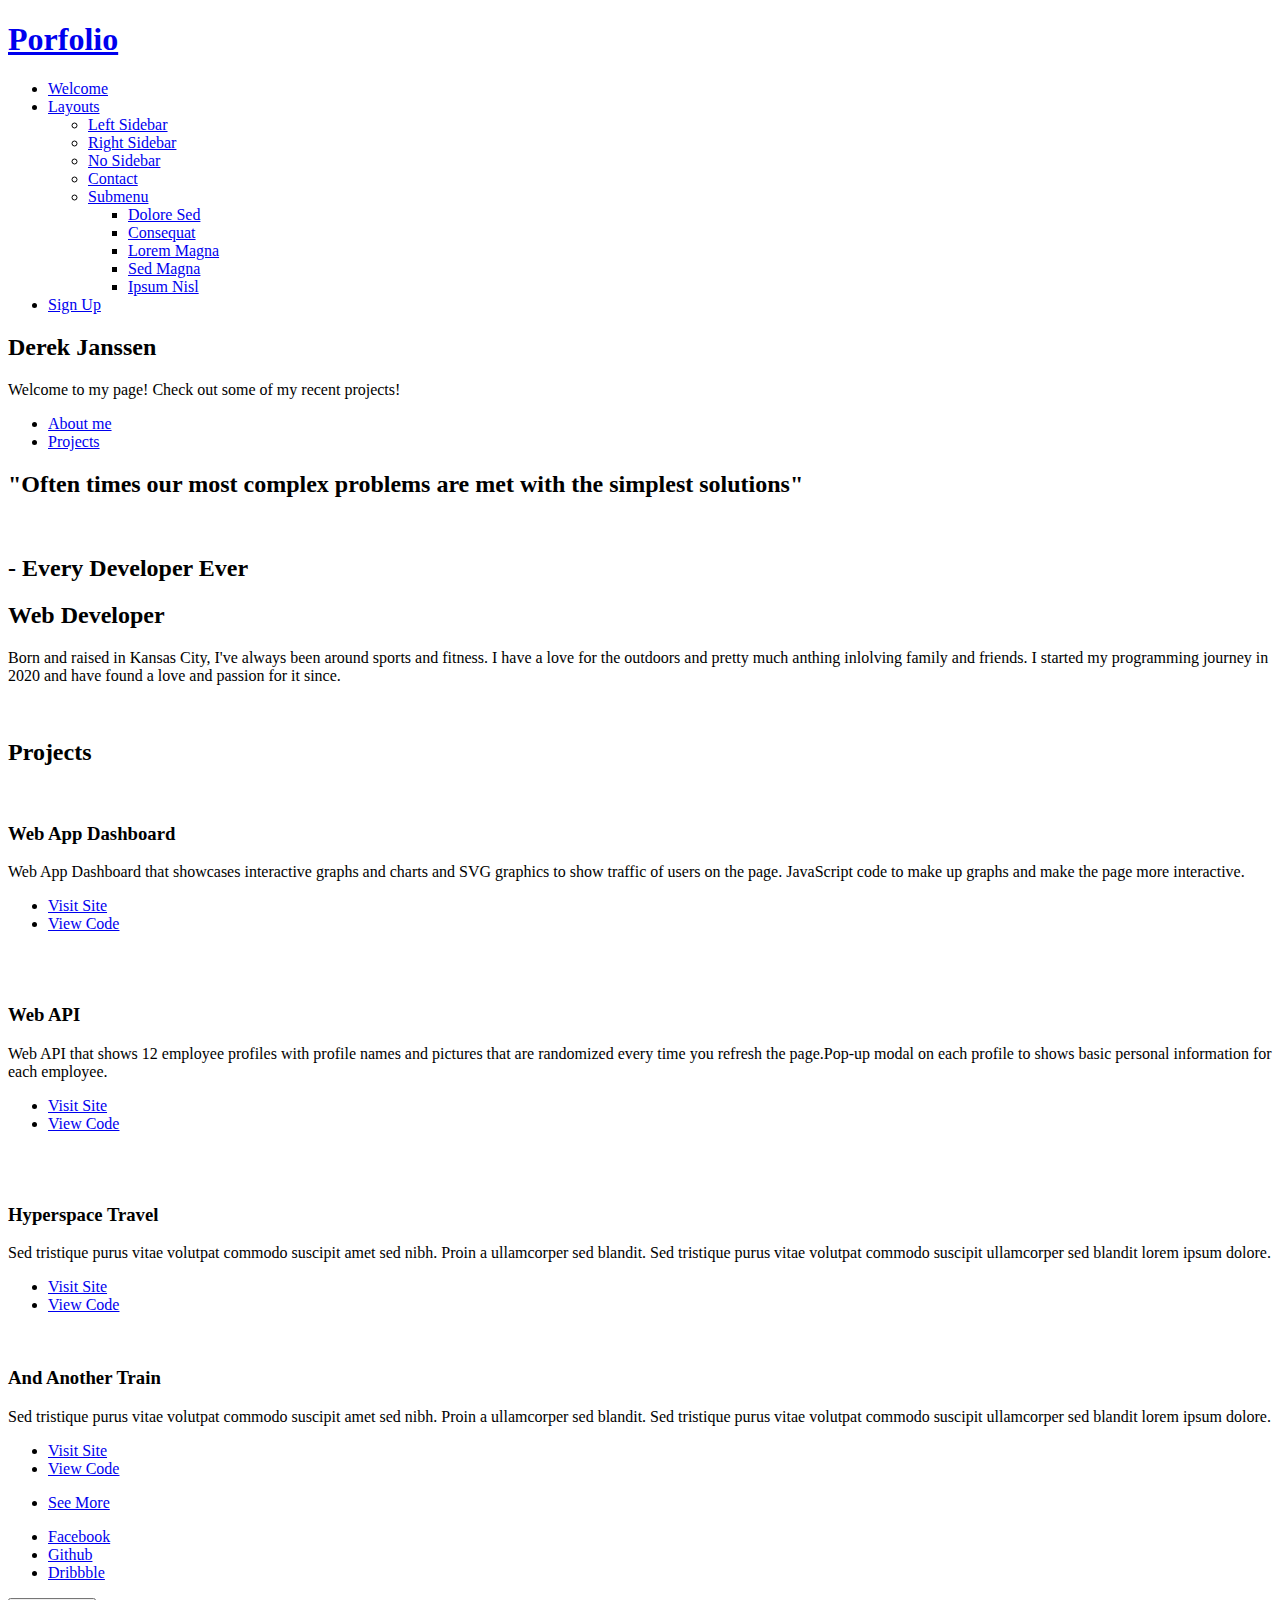
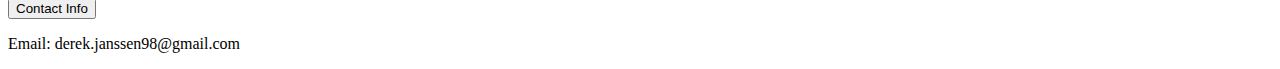
==== index.html @ 59660d2c "Add files via upload" ====
<!DOCTYPE HTML>

<html>
	<head>
		<title>Portfolio</title>
		<meta charset="utf-8" />
		<meta name="viewport" content="width=device-width, initial-scale=1, user-scalable=no" />
		<link rel="stylesheet" href="assets/css/main.css" />
		<noscript><link rel="stylesheet" href="assets/css/noscript.css" /></noscript>
	</head>
	<body class="index is-preload">
		<div id="page-wrapper">

			<!-- Header -->
				<header id="header" class="alt">
					<h1 id="logo"><a href="index.html">Porfolio</a></h1>
					<nav id="nav">
						<ul>
							<li class="current"><a href="index.html">Welcome</a></li>
							<li class="submenu">
								<a href="#">Layouts</a>
								<ul>
									<li><a href="left-sidebar.html">Left Sidebar</a></li>
									<li><a href="right-sidebar.html">Right Sidebar</a></li>
									<li><a href="no-sidebar.html">No Sidebar</a></li>
									<li><a href="contact.html">Contact</a></li>
									<li class="submenu">
										<a href="#">Submenu</a>
										<ul>
											<li><a href="#">Dolore Sed</a></li>
											<li><a href="#">Consequat</a></li>
											<li><a href="#">Lorem Magna</a></li>
											<li><a href="#">Sed Magna</a></li>
											<li><a href="#">Ipsum Nisl</a></li>
										</ul>
									</li>
								</ul>
							</li>
							<li><a href="#" class="button primary">Sign Up</a></li>
						</ul>
					</nav>
				</header>

			<!-- Banner -->
				<section id="banner">

					<!--
						".inner" is set up as an inline-block so it automatically expands
						in both directions to fit whatever's inside it. This means it won't
						automatically wrap lines, so be sure to use line breaks where
						appropriate (<br />).
					-->
					<div class="inner">

						<header>
							<h2>Derek Janssen</h2>
						</header>
						<p>Welcome to my page! Check out some of my recent projects!

					</p>
						<footer>
							<ul class="buttons stacked">
								<li><a href="#main" class="button fit scrolly">About me</a></li>
								<li><a href="#projects" class="button fit scrolly">Projects</a></li>
							</ul>
						</footer>

					</div>

				</section>

			<!-- Main -->
				<article id="main">

					<header class="special container">
						<h2>"Often times our most complex problems are met with the simplest solutions"</h2>
						<br>
						<h2>- Every Developer Ever</h2>
					</header>

					<!-- One -->
						<section class="wrapper style2 container special-alt">
							<div class="row gtr-50">
								<div class="col-8 col-12-narrower">

									<header>
										<h2>Web Developer</h2>
									</header>
									<p>Born and raised in Kansas City, I've always been around sports and fitness. I have a love for the outdoors and pretty much anthing inlolving family and friends. I started my programming journey in 2020 and have found a love and passion for it since.</p>
									<br>

									<footer>

									</footer>

								</div>
								<div class="col-4 col-12-narrower imp-narrower">


								</div>
							</div>
						</section>


					<!-- Two -->
						<section class="wrapper style3 container special"  id="projects">

							<header class="major">
								<h2>Projects</h2>
							</header>

							<div class="row">
								<div class="col-6 col-12-narrower">
									<section>
										<a href="#" class="image featured"><img src="images/pic01.jpg" alt="" /></a>
										<header>
											<h3>Web App Dashboard</h3>
										</header>
										<p>Web App Dashboard that showcases interactive graphs and charts and SVG graphics to show traffic of users on the page. JavaScript code to make up graphs and make the page more interactive.</p>
										<ul class="buttons stacked">
											<li><a href="#main" class="button fit scrolly">Visit Site</a></li>
											<li><a href="#projects" class="button fit scrolly">View Code</a></li>
										</ul>

										<br>
									</section>

								</div>
								<div class="col-6 col-12-narrower">

									<section>
										<a href="#" class="image featured"><img src="images/pic02.jpg" alt="" /></a>
										<header>
											<h3>Web API</h3>
										</header>
										<p>Web API that shows 12 employee profiles with profile names and pictures that are randomized every time you refresh the page.Pop-up modal on each profile to shows basic personal information for each employee.</p>
										<ul class="buttons stacked">
											<li><a href="#main" class="button fit scrolly">Visit Site</a></li>
											<li><a href="#projects" class="button fit scrolly">View Code</a></li>
										</ul>
										<br>
									</section>

								</div>
							</div>
							<div class="row">
								<div class="col-6 col-12-narrower">

									<section>
										<a href="#" class="image featured"><img src="images/pic03.jpg" alt="" /></a>
										<header>
											<h3>Hyperspace Travel</h3>
										</header>
										<p>Sed tristique purus vitae volutpat commodo suscipit amet sed nibh. Proin a ullamcorper sed blandit. Sed tristique purus vitae volutpat commodo suscipit ullamcorper sed blandit lorem ipsum dolore.</p>
										<ul class="buttons stacked">
											<li><a href="#main" class="button fit scrolly">Visit Site</a></li>
											<li><a href="#projects" class="button fit scrolly">View Code</a></li>
										</ul>
									</section>

								</div>
								<div class="col-6 col-12-narrower">

									<section>
										<a href="#" class="image featured"><img src="images/pic04.jpg" alt="" /></a>
										<header>
											<h3>And Another Train</h3>
										</header>
										<p>Sed tristique purus vitae volutpat commodo suscipit amet sed nibh. Proin a ullamcorper sed blandit. Sed tristique purus vitae volutpat commodo suscipit ullamcorper sed blandit lorem ipsum dolore.</p>
										<ul class="buttons stacked">
											<li><a href="#main" class="button fit scrolly">Visit Site</a></li>
											<li><a href="#projects" class="button fit scrolly">View Code</a></li>
										</ul>
									</section>

								</div>
							</div>

							<footer class="major">
								<ul class="buttons">
									<li><a href="#" class="button">See More</a></li>
								</ul>
							</footer>

						</section>

				</article>

			<!-- CTA -->
			<footer id="footer">
				<ul class="icons">
					<li><a href="#" class="icon brands circle fa-facebook-f"><span class="label">Facebook</span></a></li>
					<li><a href="#" class="icon brands circle fa-github"><span class="label">Github</span></a></li>
					<li><a href="#" class="icon brands circle fa-dribbble"><span class="label">Dribbble</span></a></li>
				</ul>
			</footer>
	</div>
				<section id="cta">
					<button type="button" class="btn btn-info">Contact Info</button>
					<p>Email: derek.janssen98@gmail.com</p>
				</section>



		<!-- Scripts -->
			<script src="assets/js/jquery.min.js"></script>
			<script src="assets/js/jquery.dropotron.min.js"></script>
			<script src="assets/js/jquery.scrolly.min.js"></script>
			<script src="assets/js/jquery.scrollex.min.js"></script>
			<script src="assets/js/browser.min.js"></script>
			<script src="assets/js/breakpoints.min.js"></script>
			<script src="assets/js/util.js"></script>
			<script src="assets/js/main.js"></script>

	</body>
</html>
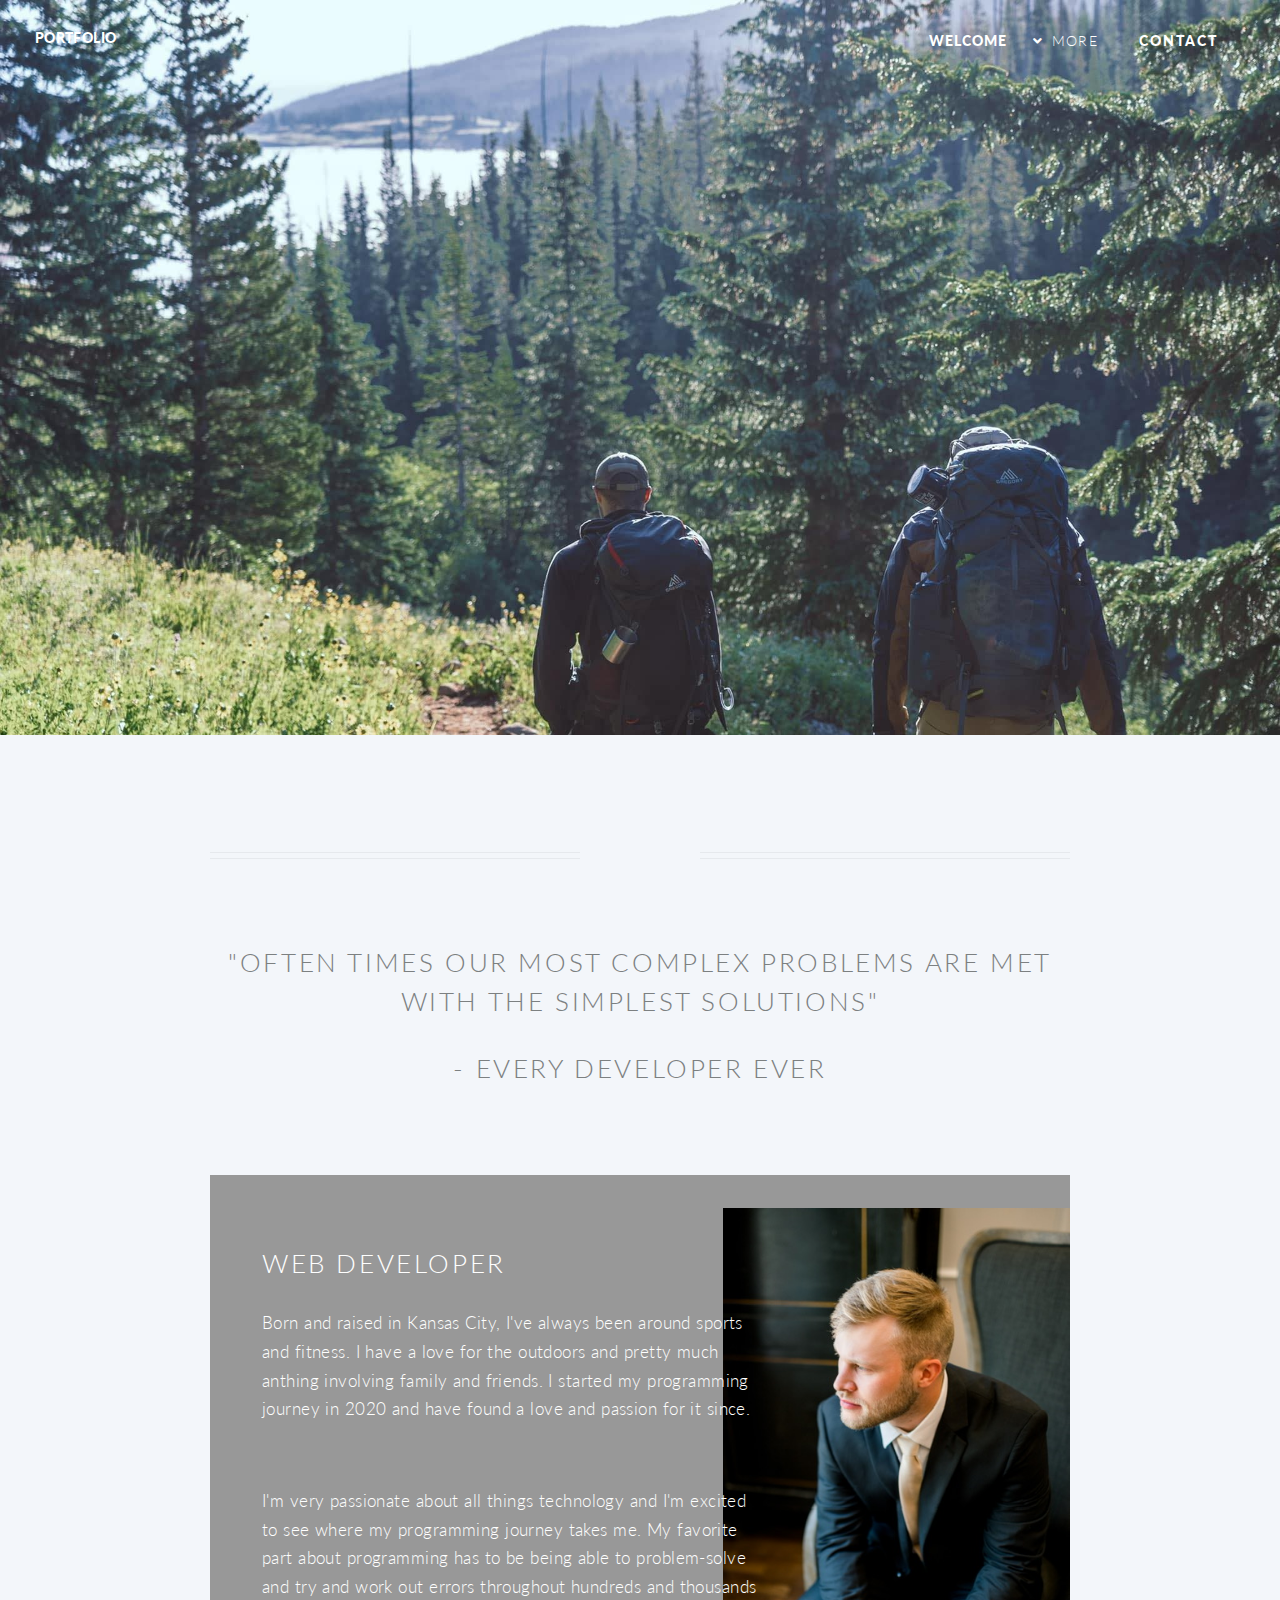
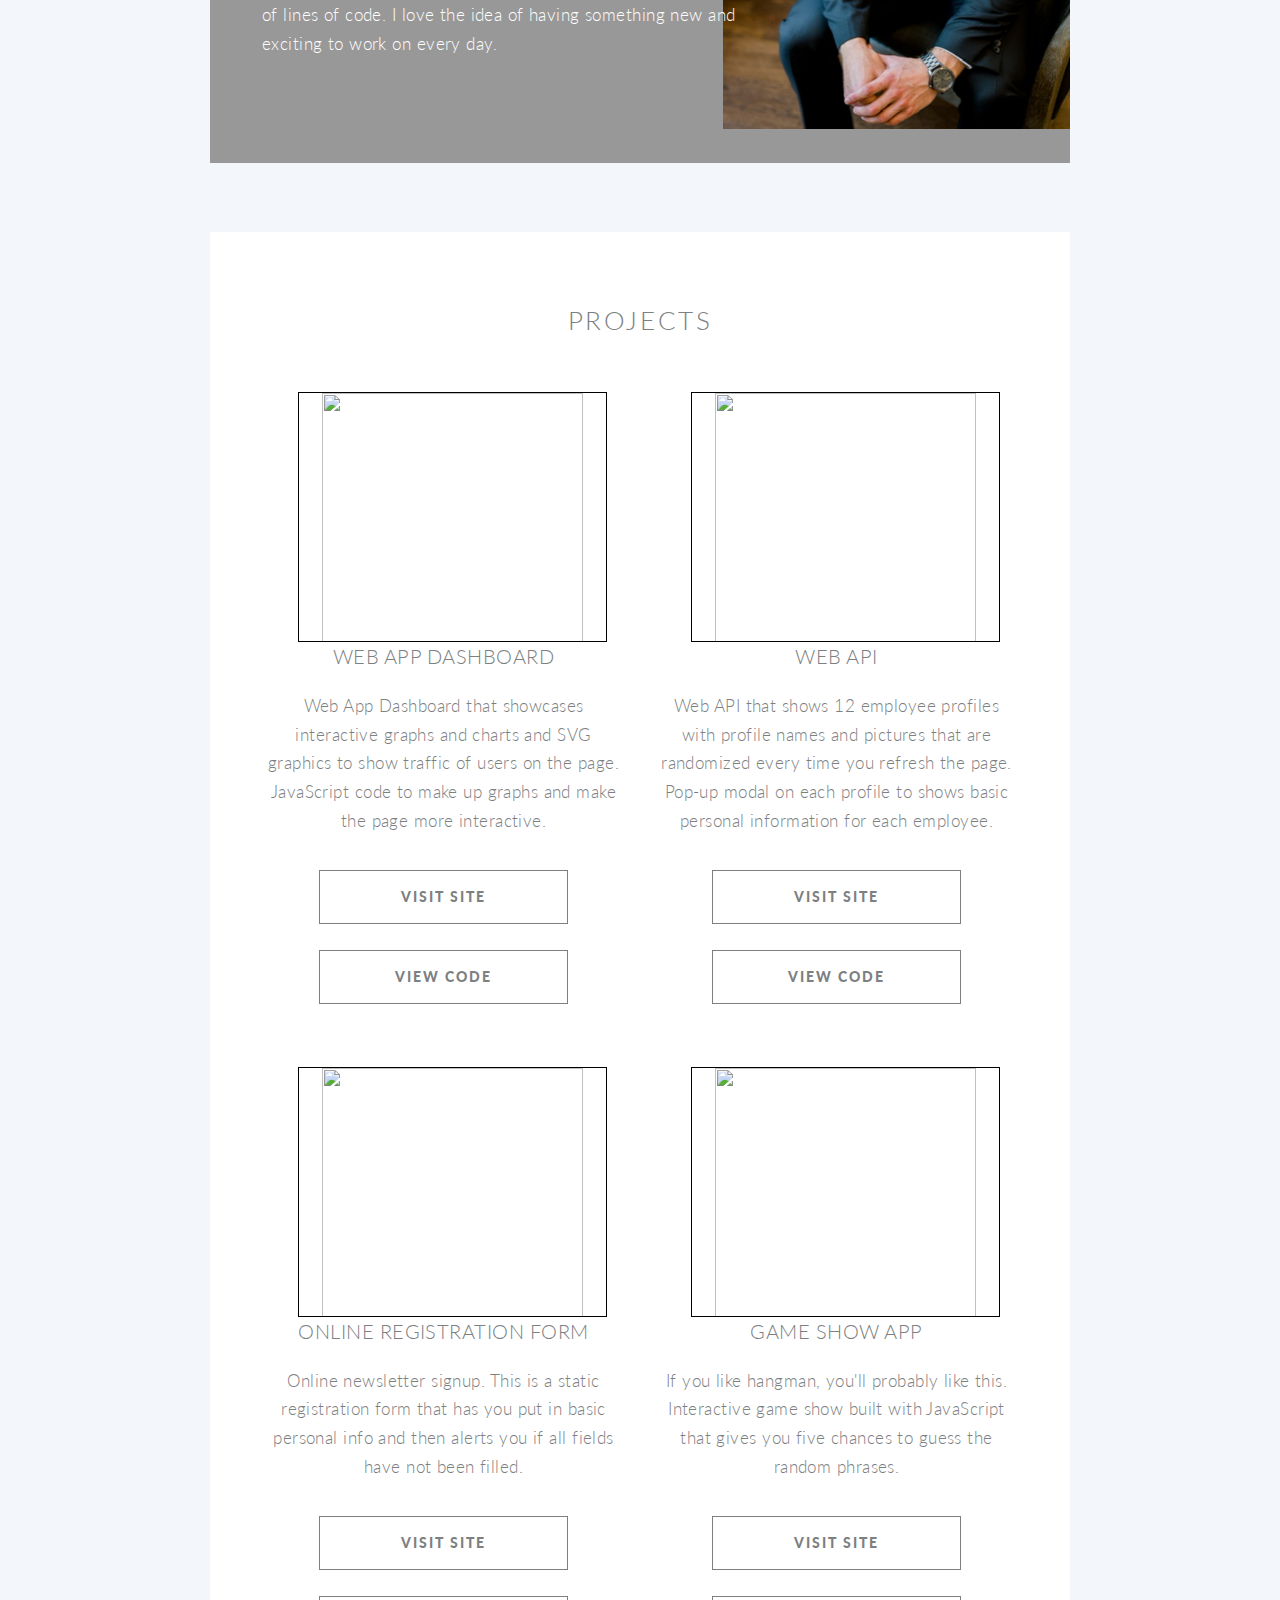
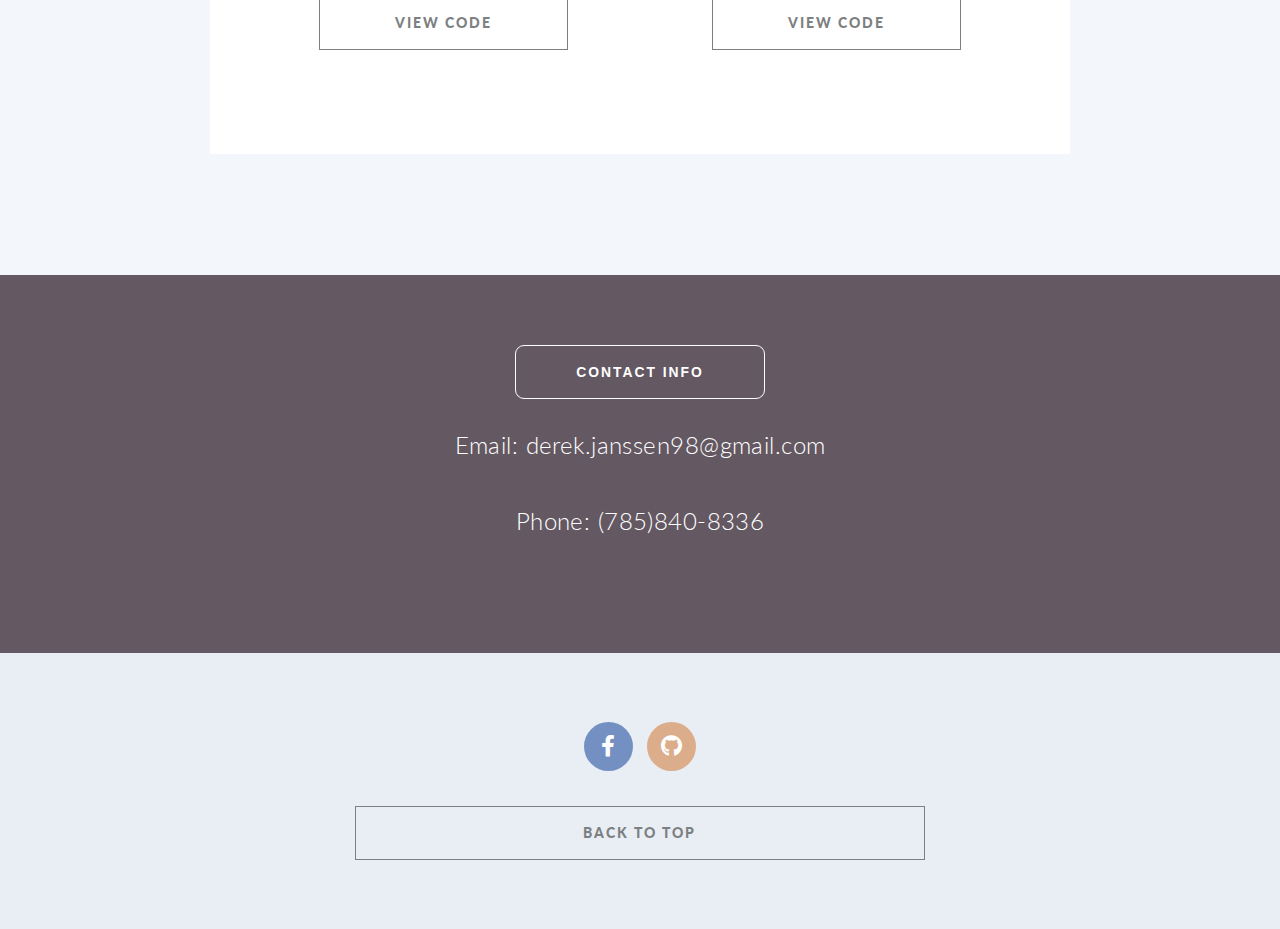
==== commit 1d4f981c: "Update index.html" ====
--- a/index.html
+++ b/index.html
@@ -13,30 +13,18 @@
 
 			<!-- Header -->
 				<header id="header" class="alt">
-					<h1 id="logo"><a href="index.html">Porfolio</a></h1>
+					<h1 id="logo"><a href="index.html">Portfolio</a></h1>
 					<nav id="nav">
 						<ul>
-							<li class="current"><a href="index.html">Welcome</a></li>
+							<li class="current" id="top"><a href="index.html">Welcome</a></li>
 							<li class="submenu">
-								<a href="#">Layouts</a>
+								<a href="#">More</a>
 								<ul>
-									<li><a href="left-sidebar.html">Left Sidebar</a></li>
-									<li><a href="right-sidebar.html">Right Sidebar</a></li>
-									<li><a href="no-sidebar.html">No Sidebar</a></li>
-									<li><a href="contact.html">Contact</a></li>
-									<li class="submenu">
-										<a href="#">Submenu</a>
-										<ul>
-											<li><a href="#">Dolore Sed</a></li>
-											<li><a href="#">Consequat</a></li>
-											<li><a href="#">Lorem Magna</a></li>
-											<li><a href="#">Sed Magna</a></li>
-											<li><a href="#">Ipsum Nisl</a></li>
-										</ul>
-									</li>
+									<li><a href="skills-experience.html">Skills and Experience</a></li>
+									<li><a href="goals.html">Goals and Aspirations</a></li>
 								</ul>
 							</li>
-							<li><a href="#" class="button primary">Sign Up</a></li>
+							<li><a href="#cta" class="button fit scrolly">Contact</a></li>
 						</ul>
 					</nav>
 				</header>
@@ -44,12 +32,6 @@
 			<!-- Banner -->
 				<section id="banner">
 
-					<!--
-						".inner" is set up as an inline-block so it automatically expands
-						in both directions to fit whatever's inside it. This means it won't
-						automatically wrap lines, so be sure to use line breaks where
-						appropriate (<br />).
-					-->
 					<div class="inner">
 
 						<header>
@@ -86,16 +68,16 @@
 									<header>
 										<h2>Web Developer</h2>
 									</header>
-									<p>Born and raised in Kansas City, I've always been around sports and fitness. I have a love for the outdoors and pretty much anthing inlolving family and friends. I started my programming journey in 2020 and have found a love and passion for it since.</p>
+									<p>Born and raised in Kansas City, I've always been around sports and fitness. I have a love for the outdoors and pretty much anthing involving family and friends. I started my programming journey in 2020 and have found a love and passion for it since.</p>
 									<br>
-
+									<p>I'm very passionate about all things technology and I'm excited to see where my programming journey takes me. My favorite part about programming has to be being able to problem-solve and try and work out errors throughout hundreds and thousands of lines of code. I love the idea of having something new and exciting to work on every day.</p>
 									<footer>
 
 									</footer>
 
 								</div>
 								<div class="col-4 col-12-narrower imp-narrower">
-
+ 
 
 								</div>
 							</div>
@@ -112,14 +94,14 @@
 							<div class="row">
 								<div class="col-6 col-12-narrower">
 									<section>
-										<a href="#" class="image featured"><img src="images/pic01.jpg" alt="" /></a>
+										<a href="#" class="image-featured"><img src="images/web_app.png" width="180" height="250" alt="" /></a>
 										<header>
 											<h3>Web App Dashboard</h3>
 										</header>
 										<p>Web App Dashboard that showcases interactive graphs and charts and SVG graphics to show traffic of users on the page. JavaScript code to make up graphs and make the page more interactive.</p>
 										<ul class="buttons stacked">
-											<li><a href="#main" class="button fit scrolly">Visit Site</a></li>
-											<li><a href="#projects" class="button fit scrolly">View Code</a></li>
+											<li><a href="https://derektyler1998.github.io/web_app-dashboard/" class="button fit scrolly">Visit Site</a></li>
+											<li><a href="https://github.com/derektyler1998/web_app-dashboard/blob/main/js/charts.js" class="button fit scrolly">View Code</a></li>
 										</ul>
 
 										<br>
@@ -129,16 +111,18 @@
 								<div class="col-6 col-12-narrower">
 
 									<section>
-										<a href="#" class="image featured"><img src="images/pic02.jpg" alt="" /></a>
+										<a href="#" class="image-featured"><img src="images/test2.png" width="180" height="250" alt="" /></a>
 										<header>
 											<h3>Web API</h3>
 										</header>
-										<p>Web API that shows 12 employee profiles with profile names and pictures that are randomized every time you refresh the page.Pop-up modal on each profile to shows basic personal information for each employee.</p>
-										<ul class="buttons stacked">
-											<li><a href="#main" class="button fit scrolly">Visit Site</a></li>
-											<li><a href="#projects" class="button fit scrolly">View Code</a></li>
+										<p>Web API that shows 12 employee profiles with profile names and pictures that are randomized every time you refresh the page. Pop-up modal on each profile to shows basic personal information for each employee.</p>
+										<ul class="buttons stacked">
+											<li><a href="https://derektyler1998.github.io/Web_API/" class="button fit scrolly">Visit Site</a></li>
+											<li><a href="https://github.com/derektyler1998/Web_API/blob/master/index.html" class="button fit scrolly">View Code</a></li>
 										</ul>
 										<br>
+									
+
 									</section>
 
 								</div>
@@ -147,29 +131,29 @@
 								<div class="col-6 col-12-narrower">
 
 									<section>
-										<a href="#" class="image featured"><img src="images/pic03.jpg" alt="" /></a>
-										<header>
-											<h3>Hyperspace Travel</h3>
-										</header>
-										<p>Sed tristique purus vitae volutpat commodo suscipit amet sed nibh. Proin a ullamcorper sed blandit. Sed tristique purus vitae volutpat commodo suscipit ullamcorper sed blandit lorem ipsum dolore.</p>
-										<ul class="buttons stacked">
-											<li><a href="#main" class="button fit scrolly">Visit Site</a></li>
-											<li><a href="#projects" class="button fit scrolly">View Code</a></li>
-										</ul>
-									</section>
-
-								</div>
-								<div class="col-6 col-12-narrower">
-
-									<section>
-										<a href="#" class="image featured"><img src="images/pic04.jpg" alt="" /></a>
-										<header>
-											<h3>And Another Train</h3>
-										</header>
-										<p>Sed tristique purus vitae volutpat commodo suscipit amet sed nibh. Proin a ullamcorper sed blandit. Sed tristique purus vitae volutpat commodo suscipit ullamcorper sed blandit lorem ipsum dolore.</p>
-										<ul class="buttons stacked">
-											<li><a href="#main" class="button fit scrolly">Visit Site</a></li>
-											<li><a href="#projects" class="button fit scrolly">View Code</a></li>
+										<a href="#" class="image-featured"><img src="images/register-form.png" width="180" height="250" alt="" /></a>
+										<header>
+											<h3>Online registration form</h3>
+										</header>
+										<p>Online newsletter signup. This is a static registration form that has you put in basic personal info and then alerts you if all fields have not been filled.</p>
+										<ul class="buttons stacked">
+											<li><a href="https://derektyler1998.github.io/online_registration-form-proj_3/" class="button fit scrolly">Visit Site</a></li>
+											<li><a href="https://github.com/derektyler1998/online_registration-form-proj_3/blob/main/index.html" class="button fit scrolly">View Code</a></li>
+										</ul>
+									</section>
+
+								</div>
+								<div class="col-6 col-12-narrower">
+
+									<section>
+										<a href="#" class="image-featured"><img src="images/wheel_of_success.png" width="180" height="250" alt="" /></a>
+										<header>
+											<h3>Game Show App</h3>
+										</header>
+										<p>If you like hangman, you'll probably like this. Interactive game show built with JavaScript that gives you five chances to guess the random phrases.</p>
+										<ul class="buttons stacked">
+											<li><a href="https://derektyler1998.github.io/game_showApp-proj_6/" class="button fit scrolly">Visit Site</a></li>
+											<li><a href="https://github.com/derektyler1998/game_showApp-proj_6/blob/main/app.js" class="button fit scrolly">View Code</a></li>
 										</ul>
 									</section>
 
@@ -177,33 +161,35 @@
 							</div>
 
 							<footer class="major">
-								<ul class="buttons">
-									<li><a href="#" class="button">See More</a></li>
-								</ul>
+								
 							</footer>
 
 						</section>
 
 				</article>
+				<section id="cta">
+					<button type="button" class="btn btn-info">Contact Info</button>
+					<p>Email: derek.janssen98@gmail.com</p>
+					<p>Phone: (785)840-8336</p>
+				</section>
 
 			<!-- CTA -->
 			<footer id="footer">
 				<ul class="icons">
-					<li><a href="#" class="icon brands circle fa-facebook-f"><span class="label">Facebook</span></a></li>
-					<li><a href="#" class="icon brands circle fa-github"><span class="label">Github</span></a></li>
-					<li><a href="#" class="icon brands circle fa-dribbble"><span class="label">Dribbble</span></a></li>
+					<li><a href="https://www.facebook.com/derek.janssen.5" class="icon brands circle fa-facebook-f"><span class="label">Facebook</span></a></li>
+					<li><a href="https://github.com/derektyler1998?tab=repositories" class="icon brands circle fa-github"><span class="label">Github</span></a></li>
 				</ul>
+				<a href="#banner" class="button fit scrolly">Back to Top</a>
 			</footer>
 	</div>
-				<section id="cta">
-					<button type="button" class="btn btn-info">Contact Info</button>
-					<p>Email: derek.janssen98@gmail.com</p>
-				</section>
-
+			
+
+	
 
 
 		<!-- Scripts -->
-			<script src="assets/js/jquery.min.js"></script>
+		
+		<script src="assets/js/jquery.min.js"></script>
 			<script src="assets/js/jquery.dropotron.min.js"></script>
 			<script src="assets/js/jquery.scrolly.min.js"></script>
 			<script src="assets/js/jquery.scrollex.min.js"></script>
@@ -214,3 +200,4 @@
 
 	</body>
 </html>
+
--- a/assets/css/main.css
+++ b/assets/css/main.css
@@ -0,0 +1,3025 @@
+@import url("fontawesome-all.min.css");
+@import url("https://fonts.googleapis.com/css?family=Lato:300,400,900");
+
+
+html, body, div, span, applet, object,
+iframe, h1, h2, h3, h4, h5, h6, p, blockquote,
+pre, a, abbr, acronym, address, big, cite,
+code, del, dfn, em, img, ins, kbd, q, s, samp,
+small, strike, strong, sub, sup, tt, var, b,
+u, i, center, dl, dt, dd, ol, ul, li, fieldset,
+form, label, legend, table, caption, tbody,
+tfoot, thead, tr, th, td, article, aside,
+canvas, details, embed, figure, figcaption,
+footer, header, hgroup, menu, nav, output, ruby,
+section, summary, time, mark, audio, video {
+	margin: 0;
+	padding: 0;
+	border: 0;
+	font-size: 100%;
+	font: inherit;
+	vertical-align: baseline;}
+
+article, aside, details, figcaption, figure,
+footer, header, hgroup, menu, nav, section {
+	display: block;}
+
+body {
+	line-height: 1;
+}
+
+ol, ul {
+	list-style: none;
+}
+#top {
+	width: 25%;
+}
+blockquote, q {
+	quotes: none;
+}
+
+	blockquote:before, blockquote:after, q:before, q:after {
+		content: '';
+		content: none;
+	}
+
+table {
+	border-collapse: collapse;
+	border-spacing: 0;
+}
+
+body {
+	-webkit-text-size-adjust: none;
+}
+
+mark {
+	background-color: transparent;
+	color: inherit;
+}
+
+input::-moz-focus-inner {
+	border: 0;
+	padding: 0;
+}
+
+input, select, textarea {
+	-moz-appearance: none;
+	-webkit-appearance: none;
+	-ms-appearance: none;
+	appearance: none;
+}
+
+/* Basic */
+
+	html {
+		box-sizing: border-box;
+	}
+
+	*, *:before, *:after {
+		box-sizing: inherit;
+	}
+
+	body {
+		background: #f3f6fa;
+	}
+
+		body.is-preload *, body.is-preload *:before, body.is-preload *:after {
+			-moz-animation: none !important;
+			-webkit-animation: none !important;
+			-ms-animation: none !important;
+			animation: none !important;
+			-moz-transition: none !important;
+			-webkit-transition: none !important;
+			-ms-transition: none !important;
+			transition: none !important;
+		}
+
+	body, input, select, textarea {
+		color: #7c8081;
+		font-family: 'Lato', sans-serif;
+		font-size: 15pt;
+		font-weight: 300;
+		letter-spacing: 0.025em;
+		line-height: 1.75em;
+	}
+
+	a {
+		-moz-transition: color 0.2s ease-in-out, border-color 0.2s ease-in-out, background-color 0.2s ease-in-out;
+		-webkit-transition: color 0.2s ease-in-out, border-color 0.2s ease-in-out, background-color 0.2s ease-in-out;
+		-ms-transition: color 0.2s ease-in-out, border-color 0.2s ease-in-out, background-color 0.2s ease-in-out;
+		transition: color 0.2s ease-in-out, border-color 0.2s ease-in-out, background-color 0.2s ease-in-out;
+		color: #3fb1a3;
+		text-decoration: none;
+		border-bottom: dotted 1px;
+	}
+
+		a:hover {
+			border-bottom-color: transparent;
+		}
+
+	strong, b {
+		font-weight: 400;
+	}
+
+	p, ul, ol, dl, table, blockquote {
+		margin: 0 0 2em 0;
+	}
+
+	h1, h2, h3, h4, h5, h6 {
+		color: inherit;
+		font-weight: 300;
+		line-height: 1.75em;
+		margin-bottom: 1em;
+		text-transform: uppercase;
+	}
+
+		h1 a, h2 a, h3 a, h4 a, h5 a, h6 a {
+			color: inherit;
+			text-decoration: none;
+			border: 0;
+		}
+
+	h2 {
+		font-size: 1.5em;
+		letter-spacing: 0.1em;
+	}
+
+	h3 {
+		font-size: 1.15em;
+		letter-spacing: 0.025em;
+	}
+
+	sub {
+		font-size: 0.8em;
+		position: relative;
+		top: 0.5em;
+	}
+
+	sup {
+		font-size: 0.8em;
+		position: relative;
+		top: -0.5em;
+	}
+
+	hr {
+		border-top: solid 1px rgba(124, 128, 129, 0.2);
+		border: 0;
+		margin-bottom: 1.5em;
+	}
+
+	blockquote {
+		border-left: solid 0.5em rgba(124, 128, 129, 0.2);
+		font-style: italic;
+		padding: 1em 0 1em 2em;
+	}
+
+/* Container */
+
+	.container {
+		margin: 0 auto;
+		max-width: 100%;
+		width: 1400px;
+	}
+
+		.container.medium {
+			width: 1050px;
+		}
+		.btn-info {
+			border-radius: 9px;
+		}
+	/*
+
+.button-about {
+	transition: color 0.2s ease-in-out, border-color 0.2s ease-in-out, background-color 0.2s ease-in-out;
+background: none;
+border: solid 1px;
+border-radius: 5px;
+color: inherit;
+cursor: pointer;
+display: inline-block;
+font-size: 0.8em;
+font-weight: 900;
+letter-spacing: 2px;
+ min-width: 18em;
+padding: 0 0.75em;
+line-height: 3.75em;
+text-align: center;
+text-decoration: none;
+text-transform: uppercase;
+}*/
+
+/*@media screen and (max-width: 1680px) {
+
+	.container {
+		width: 1200px;
+	}
+
+		.container.medium {
+			width: 900px;
+		}
+
+}*/
+		@media screen and (max-width: 1280px) {
+
+			.container {
+				width: 860px;
+			}
+
+				.container.medium {
+					width: 735px;
+				}
+
+		}
+
+		/*@media screen and (max-width: 980px) {
+
+			.container {
+				width: 95%;
+			}
+
+				.container.medium {
+					width: 71.25%;
+				}
+
+		}
+
+		/*@media screen and (max-width: 840px) {
+
+			.container {
+				width: 95%;
+			}
+
+				.container.medium {
+					width: 95%;
+				}
+
+		}*/
+
+		@media screen and (max-width: 768px) {
+
+			.container {
+				width: 100%;
+			}
+
+				.container.medium {
+					width: 100%;
+				}
+
+		}
+
+/* Row */
+
+.row {
+	display: flex;
+	flex-wrap: wrap;
+	box-sizing: border-box;
+	align-items: stretch;
+}
+
+	.row > * {
+		box-sizing: border-box;
+	}
+
+	.row.gtr-uniform > * > :last-child {
+		margin-bottom: 0;
+	}
+
+	.row.aln-left,
+	.row.aln-top {
+		justify-content: flex-start;
+	}
+
+	.row.aln-center {
+		justify-content: center;
+	}
+
+	.row.aln-right {
+		justify-content: flex-end;
+	}
+
+
+	.row.aln-middle {
+		align-items: center;
+	}
+
+	.row.aln-bottom {
+		align-items: flex-end;
+	}
+
+	.row > .imp {
+		order: -1;
+	}
+
+	.row > .col-1 {
+		width: 8.33333%;
+	}
+
+	.row > .off-1 {
+		margin-left: 8.33333%;
+	}
+
+	.row > .col-2 {
+		width: 16.66667%;
+	}
+
+	.row > .off-2 {
+		margin-left: 16.66667%;
+	}
+
+	.row > .col-3 {
+		width: 25%;
+	}
+
+	.row > .off-3 {
+		margin-left: 25%;
+	}
+
+	.row > .col-4 {
+		width: 33.33333%;
+	}
+
+	.row > .off-4 {
+		margin-left: 33.33333%;
+	}
+
+	.row > .col-5 {
+		width: 41.66667%;
+	}
+
+	.row > .off-5 {
+		margin-left: 41.66667%;
+	}
+
+	.row > .col-6 {
+		width: 50%;
+	}
+
+	.row > .off-6 {
+		margin-left: 50%;
+	}
+
+	.row > .col-7 {
+		width: 58.33333%;
+	}
+
+	.row > .off-7 {
+		margin-left: 58.33333%;
+	}
+
+	.row > .col-8 {
+		width: 66.66667%;
+	}
+
+	.row > .off-8 {
+		margin-left: 66.66667%;
+	}
+
+	.row > .col-9 {
+		width: 75%;
+	}
+
+	.row > .off-9 {
+		margin-left: 75%;
+	}
+
+	.row > .col-10 {
+		width: 83.33333%;
+	}
+
+	.row > .off-10 {
+		margin-left: 83.33333%;
+	}
+
+	.row > .col-11 {
+		width: 91.66667%;
+	}
+
+	.row > .off-11 {
+		margin-left: 91.66667%;
+	}
+
+	.row > .col-12 {
+		width: 100%;
+	}
+
+	.row > .off-12 {
+		margin-left: 100%;
+	}
+
+	.row.gtr-0 {
+		margin-top: 0px;
+		margin-left: 0px;
+	}
+
+		.row.gtr-0 > * {
+			padding: 0px 0 0 0px;
+		}
+
+		.row.gtr-0.gtr-uniform {
+			margin-top: 0px;
+		}
+
+			.row.gtr-0.gtr-uniform > * {
+				padding-top: 0px;
+			}
+
+	.row.gtr-25 {
+		margin-top: -12.5px;
+		margin-left: -12.5px;
+	}
+
+		.row.gtr-25 > * {
+			padding: 12.5px 0 0 12.5px;
+		}
+
+		.row.gtr-25.gtr-uniform {
+			margin-top: -12.5px;
+		}
+
+			.row.gtr-25.gtr-uniform > * {
+				padding-top: 12.5px;
+			}
+
+	.row.gtr-50 {
+		margin-top: -25px;
+		margin-left: -25px;
+	}
+
+		.row.gtr-50 > * {
+			padding: 25px 0 0 25px;
+		}
+
+		.row.gtr-50.gtr-uniform {
+			margin-top: -25px;
+		}
+
+			.row.gtr-50.gtr-uniform > * {
+				padding-top: 25px;
+			}
+
+	.row {
+		margin-top: -50px;
+		margin-left: -50px;
+	}
+
+		.row > * {
+			padding: 50px 0 0 50px;
+		}
+
+		.row.gtr-uniform {
+			margin-top: -50px;
+		}
+
+			.row.gtr-uniform > * {
+				padding-top: 50px;
+			}
+
+	.row.gtr-150 {
+		margin-top: -75px;
+		margin-left: -75px;
+	}
+
+		.row.gtr-150 > * {
+			padding: 75px 0 0 75px;
+		}
+
+		.row.gtr-150.gtr-uniform {
+			margin-top: -75px;
+		}
+
+			.row.gtr-150.gtr-uniform > * {
+				padding-top: 75px;
+			}
+
+	.row.gtr-200 {
+		margin-top: -100px;
+		margin-left: -100px;
+	}
+
+		.row.gtr-200 > * {
+			padding: 100px 0 0 100px;
+		}
+
+		.row.gtr-200.gtr-uniform {
+			margin-top: -100px;
+		}
+
+			.row.gtr-200.gtr-uniform > * {
+				padding-top: 100px;
+			}
+
+		
+		@media screen and (max-width: 1280px) {
+
+			.row {
+				display: flex;
+				flex-wrap: wrap;
+				box-sizing: border-box;
+				align-items: stretch;
+			}
+
+				.row > * {
+					box-sizing: border-box;
+				}
+
+				.row.gtr-uniform > * > :last-child {
+					margin-bottom: 0;
+				}
+
+				.row.aln-left {
+					justify-content: flex-start;
+				}
+
+				.row.aln-center {
+					justify-content: center;
+				}
+
+				.row.aln-right {
+					justify-content: flex-end;
+				}
+
+				.row.aln-top {
+					align-items: flex-start;
+				}
+
+				.row.aln-middle {
+					align-items: center;
+				}
+
+				.row.aln-bottom {
+					align-items: flex-end;
+				}
+
+				.row > .imp-normal {
+					order: -1;
+				}
+
+				.row > .col-1-normal {
+					width: 8.33333%;
+				}
+
+				.row > .off-1-normal {
+					margin-left: 8.33333%;
+				}
+
+				.row > .col-2-normal {
+					width: 16.66667%;
+				}
+
+				.row > .off-2-normal {
+					margin-left: 16.66667%;
+				}
+
+				.row > .col-3-normal {
+					width: 25%;
+				}
+
+				.row > .off-3-normal {
+					margin-left: 25%;
+				}
+
+				.row > .col-4-normal {
+					width: 33.33333%;
+				}
+
+				.row > .off-4-normal {
+					margin-left: 33.33333%;
+				}
+
+				.row > .col-5-normal {
+					width: 41.66667%;
+				}
+
+				.row > .off-5-normal {
+					margin-left: 41.66667%;
+				}
+
+				.row > .col-6-normal {
+					width: 50%;
+				}
+
+				.row > .off-6-normal {
+					margin-left: 50%;
+				}
+
+				.row > .col-7-normal {
+					width: 58.33333%;
+				}
+
+				.row > .off-7-normal {
+					margin-left: 58.33333%;
+				}
+
+				.row > .col-8-normal {
+					width: 66.66667%;
+				}
+
+				.row > .off-8-normal {
+					margin-left: 66.66667%;
+				}
+
+				.row > .col-9-normal {
+					width: 75%;
+				}
+
+				.row > .off-9-normal {
+					margin-left: 75%;
+				}
+
+				.row > .col-10-normal {
+					width: 83.33333%;
+				}
+
+				.row > .off-10-normal {
+					margin-left: 83.33333%;
+				}
+
+				.row > .col-11-normal {
+					width: 91.66667%;
+				}
+
+				.row > .off-11-normal {
+					margin-left: 91.66667%;
+				}
+
+				.row > .col-12-normal {
+					width: 100%;
+				}
+
+				.row > .off-12-normal {
+					margin-left: 100%;
+				}
+
+				.row.gtr-0 {
+					margin-top: 0px;
+					margin-left: 0px;
+				}
+
+					.row.gtr-0 > * {
+						padding: 0px 0 0 0px;
+					}
+
+					.row.gtr-0.gtr-uniform {
+						margin-top: 0px;
+					}
+
+						.row.gtr-0.gtr-uniform > * {
+							padding-top: 0px;
+						}
+
+				.row.gtr-25 {
+					margin-top: -10px;
+					margin-left: -10px;
+				}
+
+					.row.gtr-25 > * {
+						padding: 10px 0 0 10px;
+					}
+
+					.row.gtr-25.gtr-uniform {
+						margin-top: -10px;
+					}
+
+						.row.gtr-25.gtr-uniform > * {
+							padding-top: 10px;
+						}
+
+				.row.gtr-50 {
+					margin-top: -20px;
+					margin-left: -20px;
+				}
+
+					.row.gtr-50 > * {
+						padding: 20px 0 0 20px;
+					}
+
+					.row.gtr-50.gtr-uniform {
+						margin-top: -20px;
+					}
+
+						.row.gtr-50.gtr-uniform > * {
+							padding-top: 20px;
+						}
+
+				.row {
+					margin-top: -40px;
+					margin-left: -40px;
+				}
+
+					.row > * {
+						padding: 40px 0 0 40px;
+					}
+
+					.row.gtr-uniform {
+						margin-top: -40px;
+					}
+
+						.row.gtr-uniform > * {
+							padding-top: 40px;
+						}
+
+				.row.gtr-150 {
+					margin-top: -60px;
+					margin-left: -60px;
+				}
+
+					.row.gtr-150 > * {
+						padding: 60px 0 0 60px;
+					}
+
+					.row.gtr-150.gtr-uniform {
+						margin-top: -60px;
+					}
+
+						.row.gtr-150.gtr-uniform > * {
+							padding-top: 60px;
+						}
+
+				.row.gtr-200 {
+					margin-top: -80px;
+					margin-left: -80px;
+				}
+
+					.row.gtr-200 > * {
+						padding: 80px 0 0 80px;
+					}
+
+					.row.gtr-200.gtr-uniform {
+						margin-top: -80px;
+					}
+
+						.row.gtr-200.gtr-uniform > * {
+							padding-top: 80px;
+						}
+
+		}
+
+		@media screen and (min-width: 768px) {
+
+			.row {
+				display: flex;
+				flex-wrap: wrap;
+				box-sizing: border-box;
+				align-items: stretch;
+			}
+
+				.row > * {
+					box-sizing: border-box;
+				}
+
+				.row.gtr-uniform > * > :last-child {
+					margin-bottom: 0;
+				}
+
+				.row.aln-left {
+					justify-content: flex-start;
+				}
+
+				.row.aln-center {
+					justify-content: center;
+				}
+
+				.row.aln-right {
+					justify-content: flex-end;
+				}
+
+				.row.aln-top {
+					align-items: flex-start;
+				}
+
+				.row.aln-middle {
+					align-items: center;
+				}
+
+				.row.aln-bottom {
+					align-items: flex-end;
+				}
+
+				.row > .imp-narrow {
+					order: -1;
+				}
+
+				.row > .col-1-narrow {
+					width: 8.33333%;
+				}
+
+				.row > .off-1-narrow {
+					margin-left: 8.33333%;
+				}
+
+				.row > .col-2-narrow {
+					width: 16.66667%;
+				}
+
+				.row > .off-2-narrow {
+					margin-left: 16.66667%;
+				}
+
+				.row > .col-3-narrow {
+					width: 25%;
+				}
+
+				.row > .off-3-narrow {
+					margin-left: 25%;
+				}
+
+				.row > .col-4-narrow {
+					width: 33.33333%;
+				}
+
+				.row > .off-4-narrow {
+					margin-left: 33.33333%;
+				}
+
+				.row > .col-5-narrow {
+					width: 41.66667%;
+				}
+
+				.row > .off-5-narrow {
+					margin-left: 41.66667%;
+				}
+
+				.row > .col-6-narrow {
+					width: 50%;
+				}
+
+				.row > .off-6-narrow {
+					margin-left: 50%;
+				}
+
+				.row > .col-7-narrow {
+					width: 58.33333%;
+				}
+
+				.row > .off-7-narrow {
+					margin-left: 58.33333%;
+				}
+
+				.row > .col-8-narrow {
+					width: 66.66667%;
+				}
+
+				.row > .off-8-narrow {
+					margin-left: 66.66667%;
+				}
+
+				.row > .col-9-narrow {
+					width: 75%;
+				}
+
+				.row > .off-9-narrow {
+					margin-left: 75%;
+				}
+
+				.row > .col-10-narrow {
+					width: 83.33333%;
+				}
+
+				.row > .off-10-narrow {
+					margin-left: 83.33333%;
+				}
+
+				.row > .col-11-narrow {
+					width: 91.66667%;
+				}
+
+				.row > .off-11-narrow {
+					margin-left: 91.66667%;
+				}
+
+				.row > .col-12-narrow {
+					width: 100%;
+				}
+
+				.row > .off-12-narrow {
+					margin-left: 100%;
+				}
+
+				.row.gtr-0 {
+					margin-top: 0px;
+					margin-left: 0px;
+				}
+
+					.row.gtr-0 > * {
+						padding: 0px 0 0 0px;
+					}
+
+					.row.gtr-0.gtr-uniform {
+						margin-top: 0px;
+					}
+
+						.row.gtr-0.gtr-uniform > * {
+							padding-top: 0px;
+						}
+
+				.row.gtr-25 {
+					margin-top: -7.5px;
+					margin-left: -7.5px;
+				}
+
+					.row.gtr-25 > * {
+						padding: 7.5px 0 0 7.5px;
+					}
+
+					.row.gtr-25.gtr-uniform {
+						margin-top: -7.5px;
+					}
+
+						.row.gtr-25.gtr-uniform > * {
+							padding-top: 7.5px;
+						}
+
+				.row.gtr-50 {
+					margin-top: -15px;
+					margin-left: -15px;
+				}
+
+					.row.gtr-50 > * {
+						padding: 15px 0 0 15px;
+					}
+
+					.row.gtr-50.gtr-uniform {
+						margin-top: -15px;
+					}
+
+						.row.gtr-50.gtr-uniform > * {
+							padding-top: 15px;
+						}
+
+				.row {
+					margin-top: -30px;
+					margin-left: -30px;
+				}
+
+					.row > * {
+						padding: 30px 0 0 30px;
+					}
+
+					.row.gtr-uniform {
+						margin-top: -30px;
+					}
+
+						.row.gtr-uniform > * {
+							padding-top: 30px;
+						}
+
+				.row.gtr-150 {
+					margin-top: -45px;
+					margin-left: -45px;
+				}
+
+					.row.gtr-150 > * {
+						padding: 45px 0 0 45px;
+					}
+
+					.row.gtr-150.gtr-uniform {
+						margin-top: -45px;
+					}
+
+						.row.gtr-150.gtr-uniform > * {
+							padding-top: 45px;
+						}
+
+				.row.gtr-200 {
+					margin-top: -60px;
+					margin-left: -60px;
+				}
+
+					.row.gtr-200 > * {
+						padding: 60px 0 0 60px;
+					}
+
+					.row.gtr-200.gtr-uniform {
+						margin-top: -60px;
+					}
+
+						.row.gtr-200.gtr-uniform > * {
+							padding-top: 60px;
+						}
+
+		}
+
+		@media screen and (max-width: 840px) {
+
+			.row {
+				display: flex;
+				flex-wrap: wrap;
+				box-sizing: border-box;
+				align-items: stretch;
+			}
+
+				.row > * {
+					box-sizing: border-box;
+				}
+
+				.row.gtr-uniform > * > :last-child {
+					margin-bottom: 0;
+				}
+
+				.row.aln-left {
+					justify-content: flex-start;
+				}
+
+				.row.aln-center {
+					justify-content: center;
+				}
+
+				.row.aln-right {
+					justify-content: flex-end;
+				}
+
+				.row.aln-top {
+					align-items: flex-start;
+				}
+
+				.row.aln-middle {
+					align-items: center;
+				}
+
+				.row.aln-bottom {
+					align-items: flex-end;
+				}
+
+				.row > .imp-narrower {
+					order: -1;
+				}
+
+				.row > .col-1-narrower {
+					width: 8.33333%;
+				}
+
+				.row > .off-1-narrower {
+					margin-left: 8.33333%;
+				}
+
+				.row > .col-2-narrower {
+					width: 16.66667%;
+				}
+
+				.row > .off-2-narrower {
+					margin-left: 16.66667%;
+				}
+
+				.row > .col-3-narrower {
+					width: 25%;
+				}
+
+				.row > .off-3-narrower {
+					margin-left: 25%;
+				}
+
+				.row > .col-4-narrower {
+					width: 33.33333%;
+				}
+
+				.row > .off-4-narrower {
+					margin-left: 33.33333%;
+				}
+
+				.row > .col-5-narrower {
+					width: 41.66667%;
+				}
+
+				.row > .off-5-narrower {
+					margin-left: 41.66667%;
+				}
+
+				.row > .col-6-narrower {
+					width: 50%;
+				}
+
+				.row > .off-6-narrower {
+					margin-left: 50%;
+				}
+
+				.row > .col-7-narrower {
+					width: 58.33333%;
+				}
+
+				.row > .off-7-narrower {
+					margin-left: 58.33333%;
+				}
+
+				.row > .col-8-narrower {
+					width: 66.66667%;
+				}
+
+				.row > .off-8-narrower {
+					margin-left: 66.66667%;
+				}
+
+				.row > .col-9-narrower {
+					width: 75%;
+				}
+
+				.row > .off-9-narrower {
+					margin-left: 75%;
+				}
+
+				.row > .col-10-narrower {
+					width: 83.33333%;
+				}
+
+				.row > .off-10-narrower {
+					margin-left: 83.33333%;
+				}
+
+				.row > .col-11-narrower {
+					width: 91.66667%;
+				}
+
+				.row > .off-11-narrower {
+					margin-left: 91.66667%;
+				}
+
+				.row > .col-12-narrower {
+					width: 100%;
+				}
+
+				.row > .off-12-narrower {
+					margin-left: 100%;
+				}
+
+				.row.gtr-0 {
+					margin-top: 0px;
+					margin-left: 0px;
+				}
+
+					.row.gtr-0 > * {
+						padding: 0px 0 0 0px;
+					}
+
+					.row.gtr-0.gtr-uniform {
+						margin-top: 0px;
+					}
+
+						.row.gtr-0.gtr-uniform > * {
+							padding-top: 0px;
+						}
+
+				.row.gtr-25 {
+					margin-top: -7.5px;
+					margin-left: -7.5px;
+				}
+
+					.row.gtr-25 > * {
+						padding: 7.5px 0 0 7.5px;
+					}
+
+					.row.gtr-25.gtr-uniform {
+						margin-top: -7.5px;
+					}
+
+						.row.gtr-25.gtr-uniform > * {
+							padding-top: 7.5px;
+						}
+
+				.row.gtr-50 {
+					margin-top: -15px;
+					margin-left: -15px;
+				}
+
+					.row.gtr-50 > * {
+						padding: 15px 0 0 15px;
+					}
+
+					.row.gtr-50.gtr-uniform {
+						margin-top: -15px;
+					}
+
+						.row.gtr-50.gtr-uniform > * {
+							padding-top: 15px;
+						}
+
+				.row {
+					margin-top: -30px;
+					margin-left: -30px;
+				}
+
+					.row > * {
+						padding: 30px 0 0 30px;
+					}
+
+					.row.gtr-uniform {
+						margin-top: -30px;
+					}
+
+						.row.gtr-uniform > * {
+							padding-top: 30px;
+						}
+
+				.row.gtr-150 {
+					margin-top: -45px;
+					margin-left: -45px;
+				}
+
+					.row.gtr-150 > * {
+						padding: 45px 0 0 45px;
+					}
+
+					.row.gtr-150.gtr-uniform {
+						margin-top: -45px;
+					}
+
+						.row.gtr-150.gtr-uniform > * {
+							padding-top: 45px;
+						}
+
+				.row.gtr-200 {
+					margin-top: -60px;
+					margin-left: -60px;
+				}
+
+					.row.gtr-200 > * {
+						padding: 60px 0 0 60px;
+					}
+
+					.row.gtr-200.gtr-uniform {
+						margin-top: -60px;
+					}
+
+						.row.gtr-200.gtr-uniform > * {
+							padding-top: 60px;
+						}
+						}	
+		
+
+		@media screen and (max-width: 736px) {
+
+			.row {
+				display: flex;
+				flex-wrap: wrap;
+				box-sizing: border-box;
+				align-items: stretch;
+			}
+
+				.row > * {
+					box-sizing: border-box;
+				}
+
+				.row.gtr-uniform > * > :last-child {
+					margin-bottom: 0;
+				}
+
+				.row.aln-left {
+					justify-content: flex-start;
+				}
+
+				.row.aln-center {
+					justify-content: center;
+				}
+
+				.row.aln-right {
+					justify-content: flex-end;
+				}
+
+				.row.aln-top {
+					align-items: flex-start;
+				}
+
+				.row.aln-middle {
+					align-items: center;
+				}
+
+				.row.aln-bottom {
+					align-items: flex-end;
+				}
+
+				.row > .imp-mobile {
+					order: -1;
+				}
+
+				.row > .col-1-mobile {
+					width: 8.33333%;
+				}
+
+				.row > .off-1-mobile {
+					margin-left: 8.33333%;
+				}
+
+				.row > .col-2-mobile {
+					width: 16.66667%;
+				}
+
+				.row > .off-2-mobile {
+					margin-left: 16.66667%;
+				}
+
+				.row > .col-3-mobile {
+					width: 25%;
+				}
+
+				.row > .off-3-mobile {
+					margin-left: 25%;
+				}
+
+				.row > .col-4-mobile {
+					width: 33.33333%;
+				}
+
+				.row > .off-4-mobile {
+					margin-left: 33.33333%;
+				}
+
+				.row > .col-5-mobile {
+					width: 41.66667%;
+				}
+
+				.row > .off-5-mobile {
+					margin-left: 41.66667%;
+				}
+
+				.row > .col-6-mobile {
+					width: 50%;
+				}
+
+				.row > .off-6-mobile {
+					margin-left: 50%;
+				}
+
+				.row > .col-7-mobile {
+					width: 58.33333%;
+				}
+
+				.row > .off-7-mobile {
+					margin-left: 58.33333%;
+				}
+
+				.row > .col-8-mobile {
+					width: 66.66667%;
+				}
+
+				.row > .off-8-mobile {
+					margin-left: 66.66667%;
+				}
+
+				.row > .col-9-mobile {
+					width: 75%;
+				}
+
+				.row > .off-9-mobile {
+					margin-left: 75%;
+				}
+
+				.row > .col-10-mobile {
+					width: 83.33333%;
+				}
+
+				.row > .off-10-mobile {
+					margin-left: 83.33333%;
+				}
+
+				.row > .col-11-mobile {
+					width: 91.66667%;
+				}
+
+				.row > .off-11-mobile {
+					margin-left: 91.66667%;
+				}
+
+				.row > .col-12-mobile {
+					width: 100%;
+				}
+
+				.row > .off-12-mobile {
+					margin-left: 100%;
+				}
+
+				.row.gtr-0 {
+					margin-top: 0px;
+					margin-left: 0px;
+				}
+
+					.row.gtr-0 > * {
+						padding: 0px 0 0 0px;
+					}
+
+					.row.gtr-0.gtr-uniform {
+						margin-top: 0px;
+					}
+
+						.row.gtr-0.gtr-uniform > * {
+							padding-top: 0px;
+						}
+
+				.row.gtr-25 {
+					margin-top: -7.5px;
+					margin-left: -7.5px;
+				}
+
+					.row.gtr-25 > * {
+						padding: 7.5px 0 0 7.5px;
+					}
+
+					.row.gtr-25.gtr-uniform {
+						margin-top: -7.5px;
+					}
+
+						.row.gtr-25.gtr-uniform > * {
+							padding-top: 7.5px;
+						}
+
+				.row.gtr-50 {
+					margin-top: -15px;
+					margin-left: -15px;
+				}
+
+					.row.gtr-50 > * {
+						padding: 15px 0 0 15px;
+					}
+
+					.row.gtr-50.gtr-uniform {
+						margin-top: -15px;
+					}
+
+						.row.gtr-50.gtr-uniform > * {
+							padding-top: 15px;
+						}
+
+				.row {
+					margin-top: -30px;
+					margin-left: -30px;
+				}
+
+					.row > * {
+						padding: 30px 0 0 30px;
+					}
+
+					.row.gtr-uniform {
+						margin-top: -30px;
+					}
+
+						.row.gtr-uniform > * {
+							padding-top: 30px;
+						}
+
+				.row.gtr-150 {
+					margin-top: -45px;
+					margin-left: -45px;
+				}
+
+					.row.gtr-150 > * {
+						padding: 45px 0 0 45px;
+					}
+
+					.row.gtr-150.gtr-uniform {
+						margin-top: -45px;
+					}
+
+						.row.gtr-150.gtr-uniform > * {
+							padding-top: 45px;
+						}
+
+				.row.gtr-200 {
+					margin-top: -60px;
+					margin-left: -60px;
+				}
+
+					.row.gtr-200 > * {
+						padding: 60px 0 0 60px;
+					}
+
+					.row.gtr-200.gtr-uniform {
+						margin-top: -60px;
+					}
+
+						.row.gtr-200.gtr-uniform > * {
+							padding-top: 60px;
+						}
+
+		}
+
+/* Section/Article */
+
+	section.special, article.special {
+		text-align: center;
+	}
+
+	header.major {
+		padding-bottom: 2em;
+	}
+
+	header.special {
+		margin-bottom: 5em;
+		padding-top: 7em;
+		position: relative;
+		text-align: center;
+	}
+
+		header.special:before, header.special:after {
+			border-bottom: solid 1.5px;
+			border-top: solid 1.5px;
+			content: '';
+			height: 7px;
+			opacity: 0.1;
+			position: absolute;
+			top: 1.75em;
+			width: 43%;
+		}
+
+		header.special:before {
+			left: 0;
+		}
+
+		header.special:after {
+			right: 0;
+		}
+
+		header.special h2 {
+			margin-bottom: 0;
+		}
+
+		header.special h2 + p {
+			margin-bottom: 0;
+			padding-top: 1.5em;
+		}
+
+		header.special .icon {
+			cursor: default;
+			height: 7em;
+			left: 0;
+			position: absolute;
+			text-align: center;
+			top: 1em;
+			width: 100%;
+		}
+
+			header.special .icon:before {
+				font-size: 3.5em;
+				opacity: 0.35;
+			}
+
+	footer > :last-child {
+		margin-bottom: 0;
+	}
+
+	footer.major {
+		padding-top: 3em;
+	}
+
+/* Form */
+
+	input[type="text"],
+	input[type="password"],
+	input[type="email"],
+	textarea {
+		-moz-transition: background-color 0.2s ease-in-out, border-color 0.2s ease-in-out;
+		-webkit-transition: background-color 0.2s ease-in-out, border-color 0.2s ease-in-out;
+		-ms-transition: background-color 0.2s ease-in-out, border-color 0.2s ease-in-out;
+		transition: background-color 0.2s ease-in-out, border-color 0.2s ease-in-out;
+		-moz-appearance: none;
+		-webkit-appearance: none;
+		-ms-appearance: none;
+		appearance: none;
+		background: none;
+		border: solid 1px rgba(124, 128, 129, 0.2);
+		border-radius: 0;
+		color: inherit;
+		display: block;
+		padding: 0.75em;
+		text-decoration: none;
+		width: 100%;
+		outline: 0;
+	}
+
+		input[type="text"]:focus,
+		input[type="password"]:focus,
+		input[type="email"]:focus,
+		textarea:focus {
+			border-color: #83d3c9;
+		}
+
+	input[type="text"],
+	input[type="password"],
+	input[type="email"] {
+		line-height: 1em;
+	}
+
+	::-webkit-input-placeholder {
+		color: inherit;
+		opacity: 0.5;
+		position: relative;
+		top: 3px;
+	}
+
+	:-moz-placeholder {
+		color: inherit;
+		opacity: 0.5;
+	}
+
+	::-moz-placeholder {
+		color: inherit;
+		opacity: 0.5;
+	}
+
+	:-ms-input-placeholder {
+		color: inherit;
+		opacity: 0.5;
+	}
+
+/* Image */
+
+	.image {
+		border: 0;
+		position: relative;
+	}
+
+		/*.image:before {
+			background: url("images/pic04.jpg");
+			content: '';
+			height: 100%;
+			left: 0;
+			position: absolute;
+			top: 0;
+			width: 100%;
+		}*/
+
+		.image.fit {
+			display: block;
+		}
+
+			.image.fit img {
+				display: block;
+				width: 100%;
+			}
+
+		.image.featured {
+			display: block;
+			margin: 0 0 2em 0;
+		}
+	
+		/*
+			.image-featured img {
+				display: block;
+				width: 10rem;
+				height: 10rem;
+			}
+*/
+			.image-featured img {
+				margin-left: 10%;
+				display: block;
+				width: 85%;
+				border: 1px solid  black;
+			}
+		
+/* Icon */
+.icon {
+	text-decoration: none;
+	position: relative;
+}
+
+	.icon:before {
+		-moz-osx-font-smoothing: grayscale;
+		-webkit-font-smoothing: antialiased;
+		display: inline-block;
+		font-style: normal;
+		font-variant: normal;
+		text-rendering: auto;
+		line-height: 1;
+		text-transform: none !important;
+		font-family: 'Font Awesome 5 Free';
+		font-weight: 400;
+	}
+
+	.icon.solid:before {
+		font-weight: 900;
+	}
+
+	.icon:before {
+		line-height: inherit;
+	}
+
+	.icon.brands:before {
+		font-family: 'Font Awesome 5 Brands';
+	}
+
+	
+		.icon.circle {
+			-moz-transition: all 0.2s ease-in-out;
+			-webkit-transition: all 0.2s ease-in-out;
+			-ms-transition: all 0.2s ease-in-out;
+			transition: all 0.2s ease-in-out;
+			border: 0;
+			border-radius: 100%;
+			display: inline-block;
+			font-size: 1.25em;
+			height: 2.25em;
+			left: 0;
+			line-height: 2.25em;
+			text-align: center;
+			text-decoration: none;
+			top: 0;
+			width: 2.25em;
+		}
+
+			.icon.circle:hover {
+				top: -0.2em;
+			}
+
+			.icon.circle.fa-facebook-f {
+				background: #7490c3;
+				color: #fff;
+			}
+
+				.icon.circle.fa-facebook-f:hover {
+					background: #829bc9;
+				}
+
+			.icon.circle.fa-google-plus-g {
+				background: #db6b67;
+				color: #fff;
+			}
+
+				.icon.circle.fa-google-plus-g:hover {
+					background: #df7b77;
+				}
+
+			.icon.circle.fa-github {
+				background: #dcad8b;
+				color: #fff;
+			}
+
+				.icon.circle.fa-github:hover {
+					background: #e1b89b;
+				}
+		.icon.featured {
+			cursor: default;
+			display: block;
+			margin: 0 0 1.5em 0;
+			opacity: 0.35;
+			text-align: center;
+		}
+
+			.icon.featured:before {
+				font-size: 5em;
+				line-height: 1em;
+			}
+
+		.icon > .label {
+			display: none;
+		}
+
+/* List */
+
+	ol {
+		list-style: decimal;
+		padding-left: 1.25em;
+	}
+
+		ol li {
+			padding-left: 0.25em;
+		}
+
+	ul {
+		list-style: disc;
+		padding-left: 1em;
+	}
+
+		ul li {
+			padding-left: 0.5em;
+		}
+
+/* Icons */
+
+	ul.icons {
+		list-style: none;
+		padding-left: 0;
+		cursor: default;
+	}
+
+		ul.icons li {
+			display: inline-block;
+			line-height: 1em;
+			padding-left: 0.5em;
+		}
+
+			ul.icons li:first-child {
+				padding-left: 0;
+			}
+
+/* Featured Icons */
+
+	ul.featured-icons {
+		cursor: default;
+		margin: -0.75em 0 0 0;
+		opacity: 0.35;
+		overflow: hidden;
+		position: relative;
+		list-style: none;
+		padding-left: 0;
+	}
+
+		ul.featured-icons li {
+			display: block;
+			float: left;
+			text-align: center;
+			width: 50%;
+			padding-left: 0;
+			margin-bottom: 1em;
+		}
+
+			ul.featured-icons li .icon {
+				display: inline-block;
+				font-size: 5.5em;
+				height: 1em;
+				line-height: 1.5em;
+				width: 1em;
+			}
+
+/* Buttons */
+
+	ul.buttons {
+		cursor: default;
+		list-style: none;
+		padding-left: 0;
+	}
+
+		ul.buttons:last-child {
+			margin-bottom: 0;
+		}
+
+		ul.buttons li {
+			display: inline-block;
+			padding: 0 0 0 1.5em;
+		}
+
+			ul.buttons li:first-child {
+				padding: 0;
+			}
+
+		ul.buttons.stacked li {
+			display: block;
+			padding: 1.5em 0 0 0;
+		}
+
+			ul.buttons.stacked li:first-child {
+				padding: 0;
+			}
+
+/* Table */
+
+	table {
+		width: 100%;
+	}
+
+		table.default {
+			width: 100%;
+		}
+
+			table.default tbody tr {
+				border-bottom: solid 1px rgba(124, 128, 129, 0.2);
+			}
+
+			table.default td {
+				padding: 0.5em 1em 0.5em 1em;
+			}
+
+			table.default th {
+				font-weight: 400;
+				padding: 0.5em 1em 0.5em 1em;
+				text-align: left;
+			}
+
+			table.default thead {
+				background: #7c8081;
+				color: #fff;
+			}
+
+/* Button */
+
+	input[type="button"],
+	input[type="submit"],
+	input[type="reset"],
+	button,
+	.button {
+		-moz-appearance: none;
+		-webkit-appearance: none;
+		-ms-appearance: none;
+		appearance: none;
+		-moz-transition: color 0.2s ease-in-out, border-color 0.2s ease-in-out, background-color 0.2s ease-in-out;
+		-webkit-transition: color 0.2s ease-in-out, border-color 0.2s ease-in-out, background-color 0.2s ease-in-out;
+		-ms-transition: color 0.2s ease-in-out, border-color 0.2s ease-in-out, background-color 0.2s ease-in-out;
+		transition: color 0.2s ease-in-out, border-color 0.2s ease-in-out, background-color 0.2s ease-in-out;
+		background: none;
+		border: solid 1px;
+		border-radius: 0;
+		color: inherit;
+		cursor: pointer;
+		display: inline-block;
+		font-size: 0.8em;
+		font-weight: 900;
+		letter-spacing: 2px;
+		min-width: 18em;
+		padding: 0 0.75em;
+		line-height: 3.75em;
+		text-align: center;
+		text-decoration: none;
+		text-transform: uppercase;
+	}
+
+		input[type="button"]:hover,
+		input[type="submit"]:hover,
+		input[type="reset"]:hover,
+		button:hover,
+		.button:hover {
+			background: rgba(188, 202, 206, 0.15);
+			border-color: inherit;
+		}
+		input[type="button"].fit,
+		input[type="submit"].fit,
+		input[type="reset"].fit,
+		button.fit,
+		.button.fit {
+			width: 50%;
+		}
+
+		input[type="button"].small,
+		input[type="submit"].small,
+		input[type="reset"].small,
+		button.small,
+		.button.small {
+			font-size: 0.7em;
+			min-width: 14em;
+			padding: 0.5em 0;
+		}
+
+/* Wrapper */
+
+	.wrapper {
+		margin-bottom: 5em;
+		padding: 5em;
+	}
+
+		.wrapper.style1 {
+			padding: 0;
+		}
+
+		.wrapper.style2 {
+			background-color: #989898;
+			background-image: url(../../images/bio-photo.jpg);
+			background-position: right;
+			background-repeat: no-repeat, no-repeat;
+			background-size: 20em, 10em;
+			color: #fff;
+		}
+
+			.wrapper.style2 input[type="button"]:hover,
+			.wrapper.style2 input[type="submit"]:hover,
+			.wrapper.style2 input[type="reset"]:hover,
+			.wrapper.style2 button:hover,
+			.wrapper.style2 .button:hover {
+				background: rgba(255, 255, 255, 0.15) !important;
+			}
+
+			.wrapper.style2 input[type="button"].primary,
+			.wrapper.style2 input[type="submit"].primary,
+			.wrapper.style2 input[type="reset"].primary,
+			.wrapper.style2 button.primary,
+			.wrapper.style2 .button.primary {
+				background: #fff;
+				border-color: #fff;
+				color: #83d3c9 !important;
+			}
+
+				.wrapper.style2 input[type="button"].primary:hover,
+				.wrapper.style2 input[type="submit"].primary:hover,
+				.wrapper.style2 input[type="reset"].primary:hover,
+				.wrapper.style2 button.primary:hover,
+				.wrapper.style2 .button.primary:hover {
+					border-color: inherit !important;
+					color: #fff !important;
+				}
+
+		.wrapper.style3 {
+			background: #fff;
+			color: inherit;
+		}
+
+		.wrapper.style4 {
+			background: #fff;
+			color: inherit;
+			padding: 4em;
+		}
+
+
+	#header {
+		background: #fff;
+		box-shadow: 0 1px 2px 0 rgba(0, 0, 0, 0.075);
+		color: inherit;
+		cursor: default;
+		font-size: 0.8em;
+		left: 0;
+		padding: 1em 1.5em;
+		position: fixed;
+		top: 0;
+		width: 100%;
+		z-index: 10000;
+	}
+
+		#header h1 {
+			font-weight: 900;
+			margin: 0;
+		}
+
+			#header h1 span {
+				font-weight: 300;
+			}
+
+		#header nav {
+			letter-spacing: 0.075em;
+			position: absolute;
+			right: 1.5em;
+			text-transform: uppercase;
+			top: 0.75em;
+		}
+
+			#header nav ul {
+				list-style: none;
+				padding-left: 0;
+			}
+
+				#header nav ul li {
+					display: inline-block;
+					margin-left: 1.5em;
+					padding-left: 0;
+				}
+
+					#header nav ul li > ul {
+						display: none;
+					}
+
+					#header nav ul li a {
+						border: solid 1px transparent;
+						color: inherit;
+						display: inline-block;
+						line-height: 1em;
+						padding: 0.6em 0.75em;
+						text-decoration: none;
+					}
+
+					#header nav ul li input[type="button"],
+					#header nav ul li input[type="submit"],
+					#header nav ul li input[type="reset"],
+					#header nav ul li button,
+					#header nav ul li .button {
+						font-size: 1em;
+						min-width: 0;
+						width: auto;
+					}
+
+					#header nav ul li.submenu > a {
+						text-decoration: none;
+					}
+
+						#header nav ul li.submenu > a:before {
+							-moz-osx-font-smoothing: grayscale;
+							-webkit-font-smoothing: antialiased;
+							display: inline-block;
+							font-style: normal;
+							font-variant: normal;
+							text-rendering: auto;
+							line-height: 1;
+							text-transform: none !important;
+							font-family: 'Font Awesome 5 Free';
+							font-weight: 900;
+						}
+
+						#header nav ul li.submenu > a:before {
+							content: '\f107';
+							margin-right: 0.65em;
+						}
+
+					#header nav ul li.active > a, #header nav ul li:hover > a {
+						-moz-transition: all 0.2s ease-in-out;
+						-webkit-transition: all 0.2s ease-in-out;
+						-ms-transition: all 0.2s ease-in-out;
+						transition: all 0.2s ease-in-out;
+						background: rgba(188, 202, 206, 0.15);
+					}
+
+					#header nav ul li.current > a {
+						font-weight: 900;
+					}
+
+		#header.reveal {
+			-moz-animation: reveal-header 0.5s;
+			-webkit-animation: reveal-header 0.5s;
+			-ms-animation: reveal-header 0.5s;
+			animation: reveal-header 0.5s;
+		}
+
+		#header.alt {
+			-moz-animation: none;
+			-webkit-animation: none;
+			-ms-animation: none;
+			animation: none;
+			background: transparent;
+			box-shadow: none;
+			color: #fff;
+			padding: 2em 2.5em;
+			position: absolute;
+		}
+
+			#header.alt nav {
+				right: 2.5em;
+				top: 1.75em;
+			}
+
+				#header.alt nav ul li.active > a, #header.alt nav ul li:hover > a {
+					border: solid 1px;
+				}
+
+/* Dropotron */
+
+	.dropotron {
+		list-style: none;
+		padding-left: 0;
+		background: #fff;
+		box-shadow: 0 1px 2px 0 rgba(0, 0, 0, 0.075);
+		line-height: 2.25em;
+		min-width: 13em;
+		padding: 1em 0;
+		text-transform: uppercase;
+		margin-top: calc(-1em + 1px);
+	}
+
+		.dropotron.level-0 {
+			font-size: 0.7em;
+			font-weight: 400;
+			margin-top: 1.5em;
+		}
+
+			.dropotron.level-0:before {
+				border-bottom: solid 0.5em #fff;
+				border-left: solid 0.5em transparent;
+				border-right: solid 0.5em transparent;
+				content: '';
+				left: 0.75em;
+				position: absolute;
+				top: -0.45em;
+			}
+
+		.dropotron > li {
+			border-top: solid 1px rgba(124, 128, 129, 0.2);
+			padding-left: 0;
+		}
+
+			.dropotron > li > a {
+				-moz-transition: none;
+				-webkit-transition: none;
+				-ms-transition: none;
+				transition: none;
+				color: inherit;
+				text-decoration: none;
+				padding: 0 1em;
+				border: 0;
+			}
+
+			.dropotron > li:hover > a {
+				background: #83d3c9;
+				color: #fff;
+			}
+
+			.dropotron > li:first-child {
+				border-top: 0;
+			}
+
+/* Banner */
+
+	@-moz-keyframes reveal-banner {
+		0% {
+			opacity: 0;
+		}
+
+		100% {
+			opacity: 1;
+		}
+	}
+
+	@-webkit-keyframes reveal-banner {
+		0% {
+			opacity: 0;
+		}
+
+		100% {
+			opacity: 1;
+		}
+	}
+
+	@-ms-keyframes reveal-banner {
+		0% {
+			opacity: 0;
+		}
+
+		100% {
+			opacity: 1;
+		}
+	}
+
+	@keyframes reveal-banner {
+		0% {
+			opacity: 0;
+		}
+
+		100% {
+			opacity: 1;
+		}
+	}
+
+	#banner {
+		background-color: #ffffff;
+		background-image:url("images/light-bl.svg"), url("images/light-br.svg"), url("images/overlay.png"),  url("../../images/cover-photo.jpg");
+		background-position: bottom left, bottom right, top left, top center;
+		background-repeat: no-repeat, no-repeat, repeat, no-repeat;
+		background-size: 1em, 1em, auto, cover;
+		color: #fff;
+		cursor: default;
+		padding: 10rem 0;
+		text-align: center;
+	}
+
+		#banner .inner {
+			-moz-animation: reveal-banner 1s 0.25s ease-in-out;
+			-webkit-animation: reveal-banner 1s 0.25s ease-in-out;
+			-ms-animation: reveal-banner 1s 0.25s ease-in-out;
+			animation: reveal-banner 1s 0.25s ease-in-out;
+			-moz-animation-fill-mode: forwards;
+			-webkit-animation-fill-mode: forwards;
+			-ms-animation-fill-mode: forwards;
+			animation-fill-mode: forwards;
+			color: #fff;
+			display: inline-block;
+			opacity: 0;
+			padding: 3em;
+			text-align: center;
+		}
+
+			#banner .inner header {
+				display: inline-block;
+				border-bottom: solid 2px;
+				border-top: solid 2px;
+				margin: 0 0 2em 0;
+				padding: 3px 0 3px 0;
+			}
+
+				#banner .inner header h2 {
+					border-bottom: solid 2px;
+					border-top: solid 2px;
+					font-size: 2.5em;
+					font-weight: 900;
+					letter-spacing: 0.2em;
+					margin: 0;
+					padding-left: 0.05em;
+					position: relative;
+					text-transform: uppercase;
+				}
+
+			#banner .inner p {
+				letter-spacing: 0.1em;
+				margin: 0;
+				text-transform: uppercase;
+			}
+
+				#banner .inner p a {
+					color: inherit;
+					font-weight: 400;
+					text-decoration: none;
+				}
+
+			#banner .inner footer {
+				margin: 2em 0 0 0;
+			}
+
+/* Main */
+
+	#main {
+		background-image: url("images/cover-photo.jpg");
+		background-position: top left, top right, bottom left, bottom right;
+		background-repeat: no-repeat;
+		background-size: 25em;
+		padding: 7em 0;
+	}
+
+		#main > :last-child {
+			margin-bottom: 0;
+		}
+
+		#main .sidebar section {
+			border-top: solid 1px rgba(124, 128, 129, 0.2);
+			margin: 3em 0 0 0;
+			padding: 3em 0 0 0;
+		}
+
+			#main .sidebar section:first-child {
+				border-top: 0;
+				padding-top: 0;
+				margin-top: 0;
+			}
+
+	body.index #main {
+		padding-top: 5em;
+	}
+
+/* CTA */
+
+	#cta {
+		background-attachment: scroll, scroll, scroll, fixed;
+		background-color: #645862;
+		background-image: url("images/light-tl.svg"), url("images/light-tr.svg"), url("images/overlay.png"), url("../../images/background-footer.png");
+		background-position: top left, top right, top left, bottom center;
+		background-repeat: no-repeat, no-repeat, repeat, no-repeat;
+		background-size: 25em, 25em, auto, cover;
+		color: #fff;
+		padding: 5em;
+		text-align: center;
+	}
+	#cta button {
+		margin-bottom: 2rem;
+	}
+
+		#cta header {
+			margin-bottom: 2em;
+		}
+#cta p {
+	font-size: 1.5rem;
+	text-align: center;
+}
+/* Footer */
+
+	#footer {
+		background: #E8EEF4;
+		color: #7c8081;
+		padding: 5em 5em 10em 5em;
+		text-align: center;
+	}
+
+		#footer .copyright {
+			font-size: 0.8em;
+			line-height: 1em;
+		}
+
+			#footer .copyright a {
+				color: inherit;
+			}
+
+			#footer .copyright li {
+				display: inline-block;
+				margin-left: 1em;
+				padding-left: 1em;
+				border-left: dotted 1px;
+			}
+
+				#footer .copyright li:first-child {
+					margin: 0;
+					padding: 0;
+					border: 0;
+				}
+
+/* Normal */
+
+	@media screen and (max-width: 1280px) {
+
+		/* Basic */
+
+			body, input, select, textarea {
+				font-size: 13pt;
+				letter-spacing: 0.025em;
+				line-height: 1.65em;
+			}
+
+			h1, h2, h3, h4, h5, h6 {
+				line-height: 1.5em;
+			}
+
+		/* Section/Article */
+
+			header.major {
+				padding-bottom: 1.5em;
+			}
+
+			footer.major {
+				padding-top: 2em;
+			}
+
+		/* Wrapper */
+
+			.wrapper {
+				margin-bottom: 4em;
+				padding: 4em 3em;
+			}
+
+				.wrapper.style4 {
+					padding: 3em;
+				}
+
+		/* Header */
+
+			#header nav ul li {
+				margin-left: 1em;
+			}
+
+		/* Banner */
+
+			#banner {
+				background-attachment: scroll;
+			}
+
+		/* CTA */
+
+			#cta {
+				padding: 4em;
+				background-attachment: scroll;
+			}
+
+		/* Footer */
+
+			#footer {
+				padding: 4em;
+			}
+
+	}
+
+/* Narrow */
+
+@media screen and (max-width: 980px) {
+
+	/* Basic */
+
+		body, input, select, textarea {
+			font-size: 13pt;
+			letter-spacing: 0.025em;
+			line-height: 1.5em;
+		}
+
+	/* Section/Article */
+
+		header br {
+			display: none;
+		}
+
+		header.major {
+			padding-bottom: 1em;
+		}
+
+		header.special {
+			padding-left: 2.5em;
+			padding-right: 2.5em;
+		}
+
+		footer.major {
+			padding-top: 1.5em;
+		}
+
+	/* Wrapper */
+
+		.wrapper {
+			margin-bottom: 3em;
+			padding: 3em 2.5em;
+		}
+
+			.wrapper.special br {
+				display: none;
+			}
+
+			.wrapper.style1 {
+				padding: 0 2.5em;
+			}
+
+
+			.wrapper.style4 {
+				padding: 2.5em;
+			}
+
+	/* Banner */
+
+		#banner {
+			background-size: 15em, 15em, auto, cover;
+		}
+
+	/* Main */
+
+		#main {
+			background-size: 15em;
+		}
+
+	/* CTA */
+
+		#cta {
+			background-size: 15em, 15em, auto, cover;
+			padding: 3em;
+		}
+
+}
+
+/* Narrower */
+
+#navPanel, #navButton {
+	display: none;
+}
+
+	@media screen and (max-width: 840px) {
+
+		/* Basic */
+
+			html, body {
+				overflow-x: hidden;
+			}
+
+			header.major {
+				padding-bottom: 0.25em;
+			}
+
+			header.special {
+				margin-bottom: 4em;
+				padding-top: 5em;
+			}
+
+				header.special:before, header.special:after {
+					width: 40%;
+				}
+
+				header.special h2 + p {
+					padding-top: 1.25em;
+				}
+
+		/* Section/Article */
+
+			section {
+				margin: 1em 0 1em 0;
+			}
+
+				section:first-child {
+					margin-top: 0;
+				}
+
+		/* Button */
+
+			input[type="button"].small,
+			input[type="submit"].small,
+			input[type="reset"].small,
+			button.small,
+			.button.small {
+				font-size: 0.8em;
+				min-width: 18em;
+				padding: 0.75em 0;
+			}
+
+		/* Featured Icons */
+
+			ul.featured-icons {
+				margin: 0;
+			}
+
+				ul.featured-icons li {
+					display: inline-block;
+					float: none;
+					width: auto;
+				}
+
+					ul.featured-icons li .icon {
+						font-size: 4em;
+						width: 1.25em;
+					}
+
+		/* Buttons */
+
+			ul.buttons li {
+				display: block;
+				padding: 1em 0 0 0;
+			}
+
+		/* Header */
+
+			#header {
+				display: none;
+			}
+
+		/* Banner */
+
+			#banner {
+				margin: 0;
+			}
+
+		/* Wrapper */
+
+			.wrapper.special-alt {
+				text-align: center;
+			}
+
+			.wrapper.style4 {
+				padding-bottom: 3em;
+			}
+
+		/* Main */
+
+			#main {
+				padding: 5em 0;
+			}
+
+				#main .sidebar {
+					border-top: solid 1px rgba(124, 128, 129, 0.1);
+					padding-top: 3em;
+				}
+
+					#main .sidebar section {
+						border-top: 0;
+						padding-top: 0;
+					}
+
+			body.index #main {
+				padding-top: 4.5em;
+			}
+
+		/* CTA */
+
+			#cta {
+				margin: 0;
+			}
+
+		/* Footer */
+
+			#footer {
+				padding: 4em 1.5em;
+			}
+
+		/* Nav */
+
+			#page-wrapper {
+				-moz-backface-visibility: hidden;
+				-webkit-backface-visibility: hidden;
+				-ms-backface-visibility: hidden;
+				backface-visibility: hidden;
+				-moz-transition: -moz-transform 0.5s ease;
+				-webkit-transition: -webkit-transform 0.5s ease;
+				-ms-transition: -ms-transform 0.5s ease;
+				transition: transform 0.5s ease;
+				padding-bottom: 1px;
+			}
+
+			#navButton {
+				-moz-backface-visibility: hidden;
+				-webkit-backface-visibility: hidden;
+				-ms-backface-visibility: hidden;
+				backface-visibility: hidden;
+				-moz-transition: -moz-transform 0.5s ease;
+				-webkit-transition: -webkit-transform 0.5s ease;
+				-ms-transition: -ms-transform 0.5s ease;
+				transition: transform 0.5s ease;
+				display: block;
+				height: 60px;
+				left: 0;
+				position: fixed;
+				top: 0;
+				width: 100%;
+				z-index: 10001;
+			}
+
+				#navButton .toggle {
+					text-decoration: none;
+					height: 60px;
+					left: 0;
+					position: absolute;
+					text-align: center;
+					top: 0;
+					width: 100%;
+					border: 0;
+					outline: 0;
+				}
+
+					#navButton .toggle:before {
+						-moz-osx-font-smoothing: grayscale;
+						-webkit-font-smoothing: antialiased;
+						display: inline-block;
+						font-style: normal;
+						font-variant: normal;
+						text-rendering: auto;
+						line-height: 1;
+						text-transform: none !important;
+						font-family: 'Font Awesome 5 Free';
+						font-weight: 900;
+					}
+
+					#navButton .toggle:before {
+						color: #fff;
+						content: '\f0c9';
+						font-size: 1em;
+						height: 40px;
+						left: 10px;
+						line-height: 40px;
+						opacity: 0.5;
+						position: absolute;
+						top: 11px;
+						width: 60px;
+						z-index: 1;
+					}
+
+					#navButton .toggle:after {
+						background: rgba(163, 169, 170, 0.75);
+						border-radius: 2px;
+						content: '';
+						height: 40px;
+						left: 10px;
+						position: absolute;
+						top: 10px;
+						width: 60px;
+					}
+
+			#navPanel {
+				-moz-backface-visibility: hidden;
+				-webkit-backface-visibility: hidden;
+				-ms-backface-visibility: hidden;
+				backface-visibility: hidden;
+				-moz-transform: translateX(-275px);
+				-webkit-transform: translateX(-275px);
+				-ms-transform: translateX(-275px);
+				transform: translateX(-275px);
+				-moz-transition: -moz-transform 0.5s ease;
+				-webkit-transition: -webkit-transform 0.5s ease;
+				-ms-transition: -ms-transform 0.5s ease;
+				transition: transform 0.5s ease;
+				display: block;
+				height: 100%;
+				left: 0;
+				overflow-y: auto;
+				position: fixed;
+				top: 0;
+				width: 275px;
+				z-index: 10002;
+				background: #1c2021;
+				color: #fff;
+				font-size: 0.8em;
+				letter-spacing: 0.075em;
+				text-transform: uppercase;
+				padding: 0.25em 0.75em 1em 0.75em;
+			}
+
+				#navPanel .link {
+					border: 0;
+					border-top: solid 1px rgba(255, 255, 255, 0.05);
+					color: inherit;
+					display: block;
+					height: 3em;
+					line-height: 3em;
+					opacity: 0.75;
+					text-decoration: none;
+				}
+
+					#navPanel .link.depth-0 {
+						font-weight: 900;
+					}
+
+					#navPanel .link:first-child {
+						border-top: 0;
+					}
+
+				#navPanel .indent-1 {
+					display: inline-block;
+					width: 1em;
+				}
+
+				#navPanel .indent-2 {
+					display: inline-block;
+					width: 2em;
+				}
+
+				#navPanel .indent-3 {
+					display: inline-block;
+					width: 3em;
+				}
+
+				#navPanel .indent-4 {
+					display: inline-block;
+					width: 4em;
+				}
+
+				#navPanel .indent-5 {
+					display: inline-block;
+					width: 5em;
+				}
+
+			body.navPanel-visible #page-wrapper {
+				-moz-transform: translateX(275px);
+				-webkit-transform: translateX(275px);
+				-ms-transform: translateX(275px);
+				transform: translateX(275px);
+			}
+
+			body.navPanel-visible #navButton {
+				-moz-transform: translateX(275px);
+				-webkit-transform: translateX(275px);
+				-ms-transform: translateX(275px);
+				transform: translateX(275px);
+			}
+
+			body.navPanel-visible #navPanel {
+				-moz-transform: translateX(0);
+				-webkit-transform: translateX(0);
+				-ms-transform: translateX(0);
+				transform: translateX(0);
+			}
+
+	}
+
+/* Mobile */
+
+	@media screen and (max-width: 736px) {
+
+		/* Basic */
+
+			body {
+				min-width: 320px;
+			}
+
+			h2 {
+				font-size: 1.25em;
+				letter-spacing: 0.1em;
+			}
+
+			h3 {
+				font-size: 1em;
+				letter-spacing: 0.025em;
+			}
+
+			p {
+				text-align: justify;
+			}
+
+		/* Section/Article */
+
+			header {
+				text-align: center;
+			}
+
+				header.major {
+					padding-bottom: 0;
+				}
+
+				header.special {
+					margin-bottom: 3em;
+					padding-left: 1.5em;
+					padding-right: 1.5em;
+				}
+
+					header.special:before, header.special:after {
+						width: 38%;
+					}
+
+					header.special .icon {
+						font-size: 0.75em;
+						top: 1.5em;
+					}
+
+				header p {
+					text-align: center;
+				}
+
+			footer.major {
+				padding-top: 0;
+			}
+
+		/* Icon */
+
+			.icon.circle {
+				font-size: 1em;
+			}
+
+		/* Button */
+
+			input[type="button"],
+			input[type="submit"],
+			input[type="reset"],
+			button,
+			.button {
+				max-width: 20em;
+				width: 100%;
+			}
+
+				input[type="button"].fit,
+				input[type="submit"].fit,
+				input[type="reset"].fit,
+				button.fit,
+				.button.fit {
+					width: auto;
+				}
+
+		/* Icons */
+
+			ul.icons li {
+				padding-left: 0.25em;
+			}
+
+		/* Featured Icons */
+
+			ul.featured-icons li .icon {
+				width: 1.1em;
+			}
+
+		/* Buttons */
+
+			ul.buttons {
+				text-align: center;
+			}
+
+		/* Wrapper */
+
+			.wrapper {
+				margin-bottom: 2.5em;
+				padding: 2.25em 1.5em;
+			}
+
+				.wrapper.special br {
+					display: none;
+				}
+
+				.wrapper.style1 {
+					padding: 0 1.5em;
+				}
+
+				.wrapper.style2 {
+					padding: 2.25em 1.5em;
+				}
+
+				.wrapper.style4 {
+					background-size: 10em;
+					padding: 1.5em 1.5em 3em 1.5em;
+				}
+
+		/* Banner */
+
+			#banner {
+				background-size: 10em, 10em, auto, cover;
+				padding: 6em 0;
+			}
+
+				#banner .inner {
+					background: none;
+					display: block;
+					padding: 0 1.5em;
+				}
+
+					#banner .inner header h2 {
+						font-size: 1.5em;
+					}
+
+					#banner .inner p {
+						text-align: center;
+					}
+
+					#banner .inner br {
+						display: none;
+					}
+
+		/* Main */
+
+			#main {
+				background-size: 10em;
+				padding: 3.5em 0 2.5em 0;
+			}
+
+			body.index #main {
+				padding: 2.5em 0 0 0;
+			}
+
+			body.contact #main {
+				padding-bottom: 0;
+			}
+
+		/* CTA */
+
+			#cta {
+				background-size: 10em, 10em, auto, cover;
+				padding: 3em 1.5em;
+			}
+
+		/* Footer */
+
+			#footer {
+				padding: 3em 1.5em;
+			}
+
+				#footer .copyright li {
+					display: block;
+					margin: 1em 0 0 0;
+					padding: 0;
+					border: 0;
+				}
+
+		/* Nav */
+
+			#navButton .toggle:before {
+				top: 8px;
+				left: 8px;
+				width: 50px;
+				height: 34px;
+				line-height: 34px;
+			}
+
+			#navButton .toggle:after {
+				top: 8px;
+				left: 8px;
+				width: 50px;
+				height: 34px;
+			}
+
+	}
+
--- a/assets/css/noscript.css
+++ b/assets/css/noscript.css
@@ -0,0 +1,11 @@
+/*
+	Twenty by HTML5 UP
+	html5up.net | @ajlkn
+	Free for personal and commercial use under the CCA 3.0 license (html5up.net/license)
+*/
+
+/* Banner */
+
+	#banner .inner {
+		opacity: 1;
+	}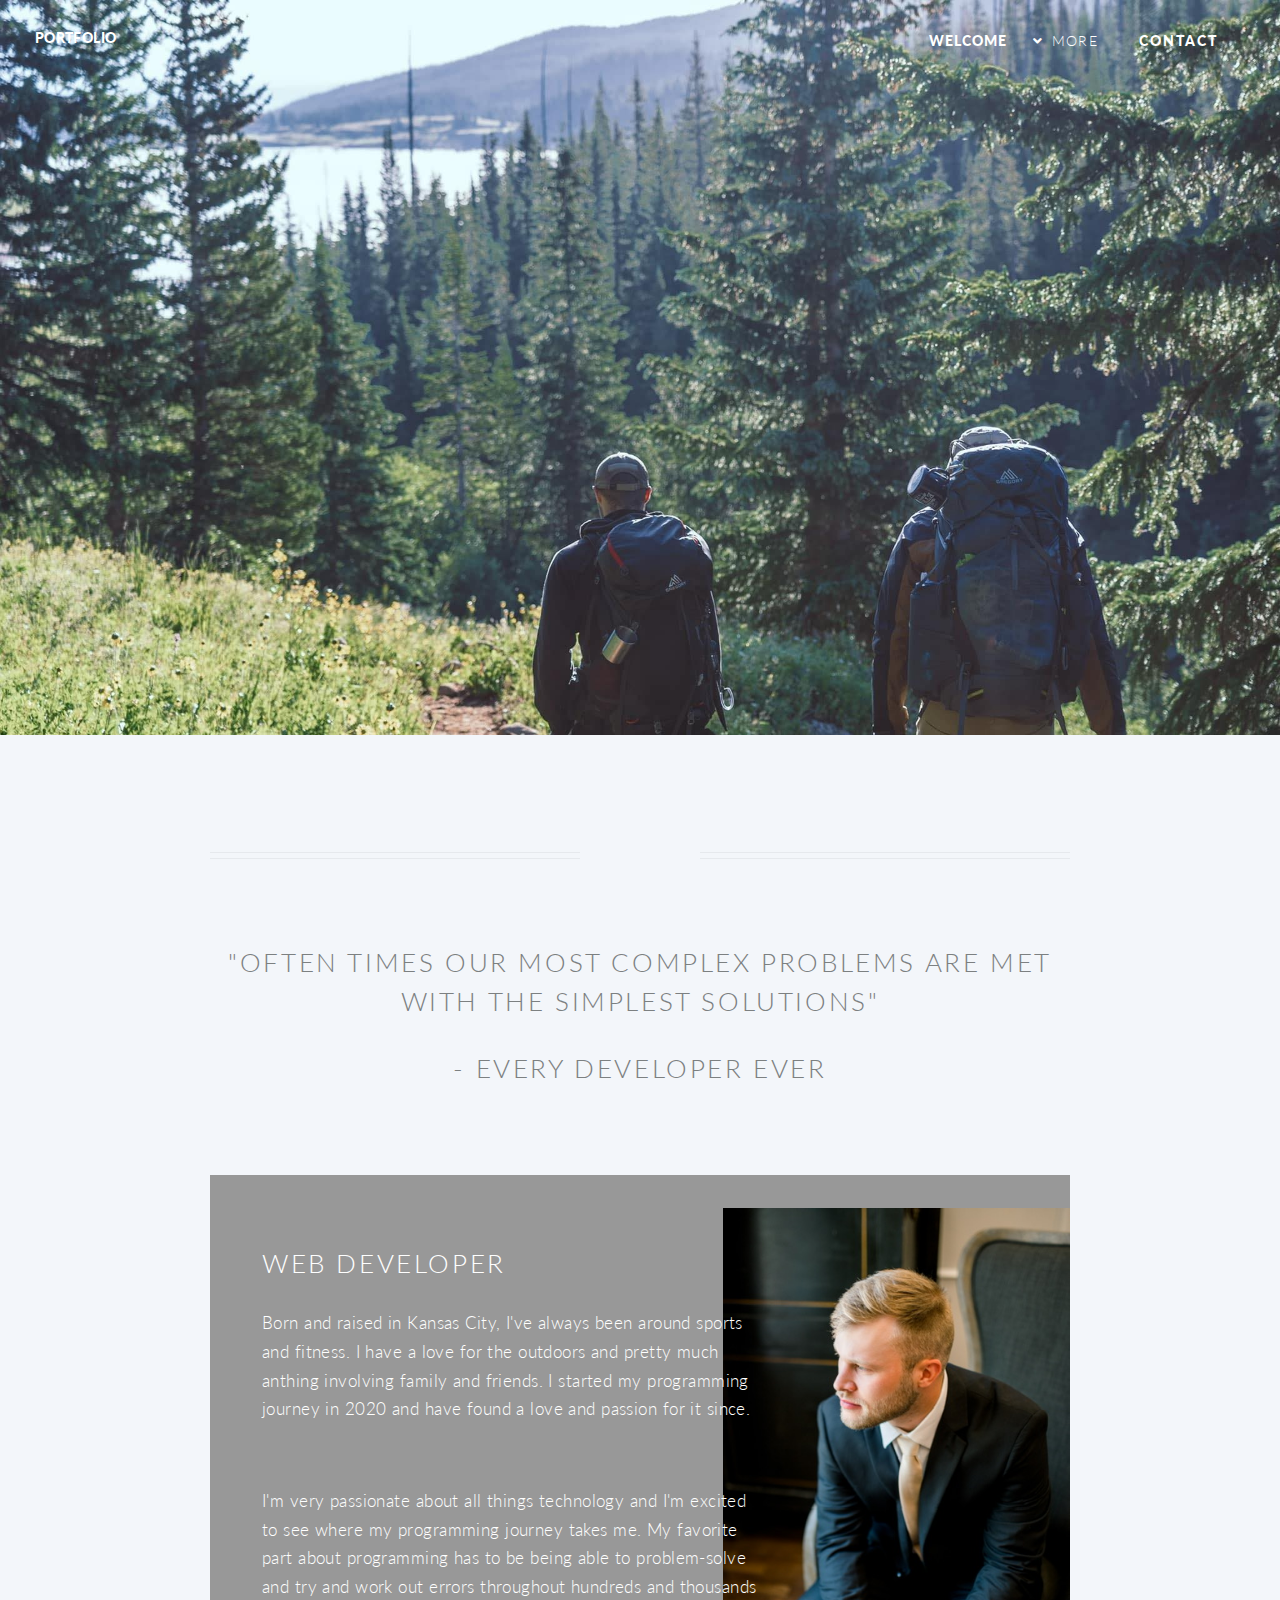
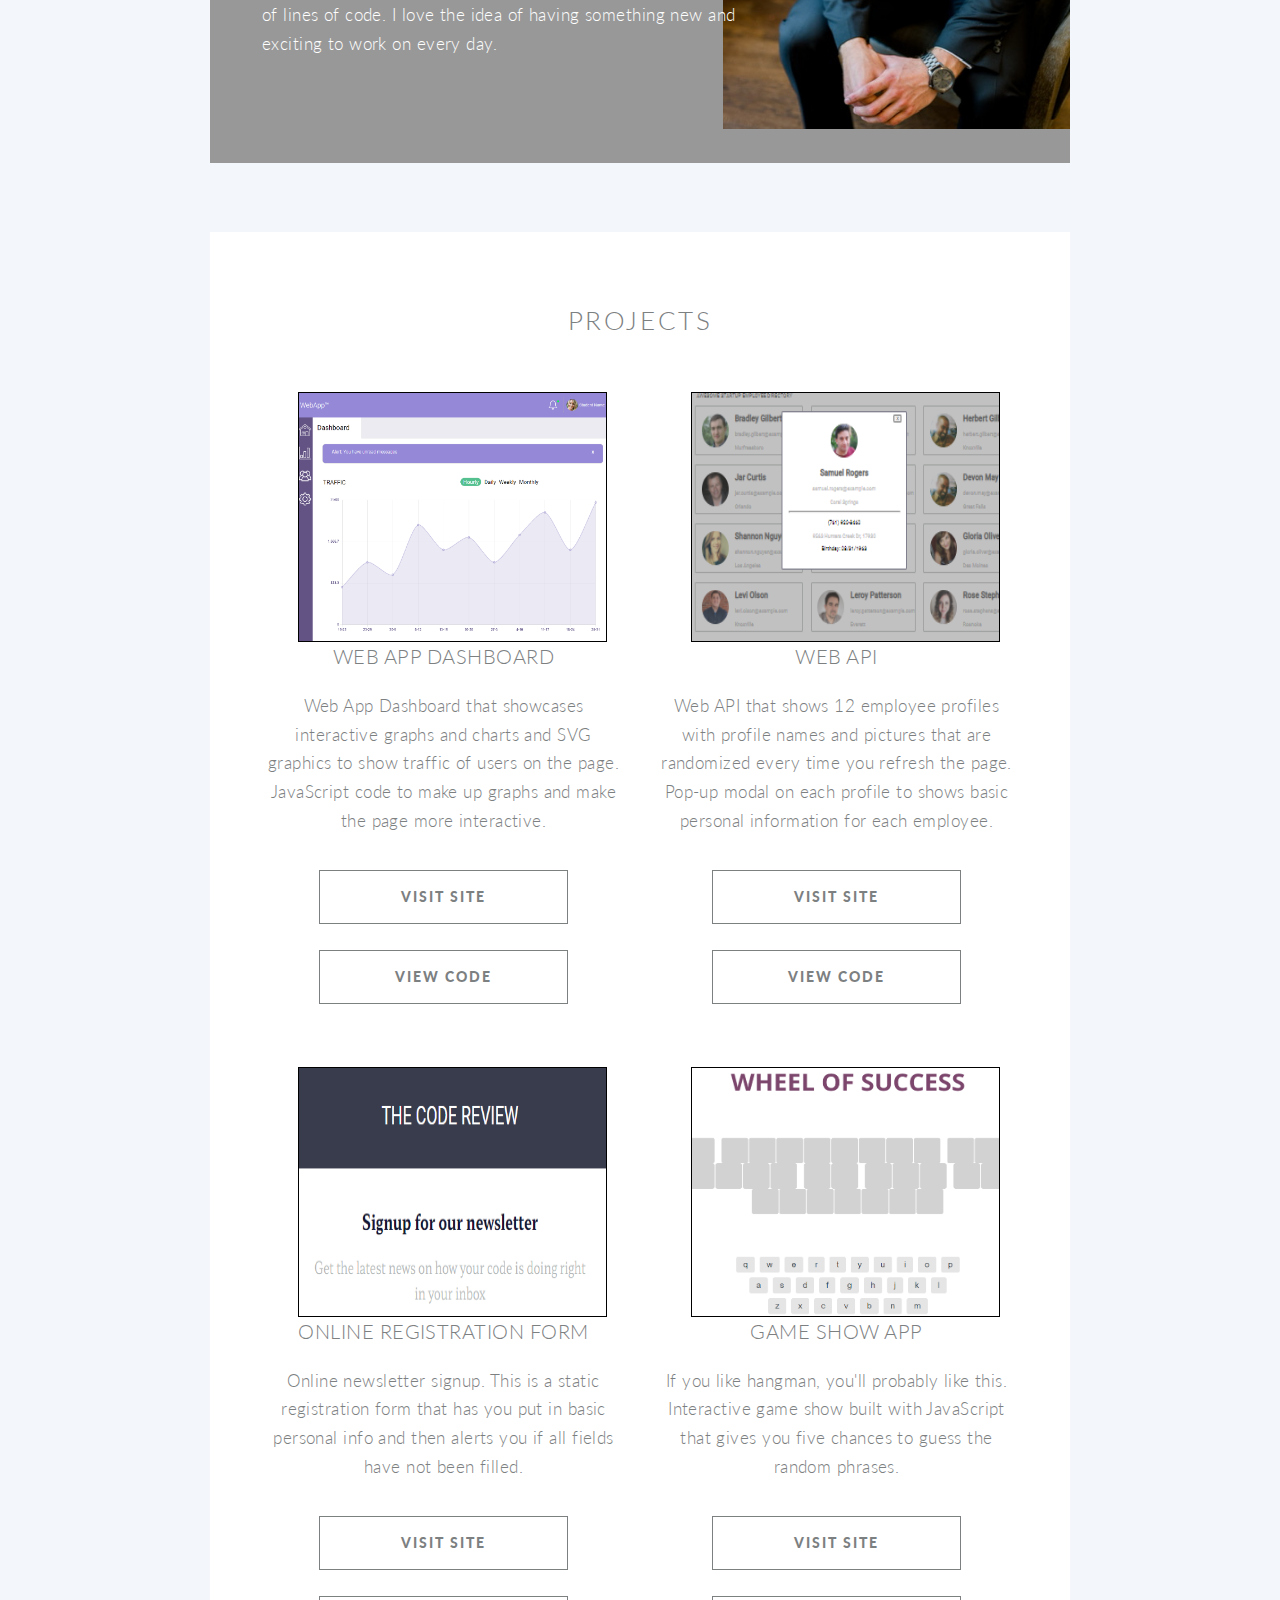
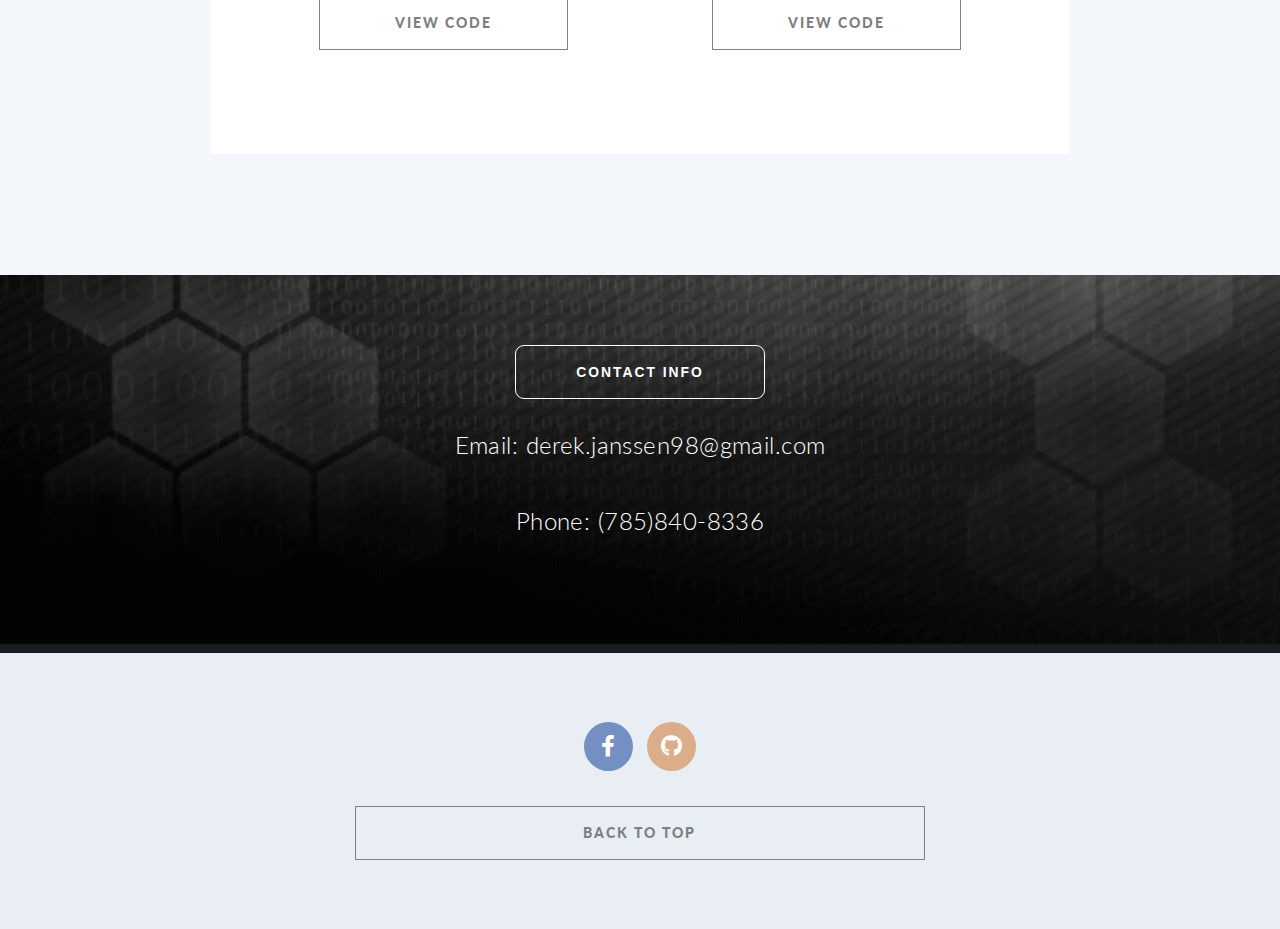
==== commit 1e7b3fbb: "Update index.html" ====
--- a/index.html
+++ b/index.html
@@ -94,7 +94,7 @@
 							<div class="row">
 								<div class="col-6 col-12-narrower">
 									<section>
-										<a href="#" class="image-featured"><img src="images/web_app.png" width="180" height="250" alt="" /></a>
+										<a href="https://derektyler1998.github.io/web_app-dashboard/" class="image-featured"><img src="images/web_app.png" width="180" height="250" alt="" /></a>
 										<header>
 											<h3>Web App Dashboard</h3>
 										</header>
@@ -111,7 +111,7 @@
 								<div class="col-6 col-12-narrower">
 
 									<section>
-										<a href="#" class="image-featured"><img src="images/test2.png" width="180" height="250" alt="" /></a>
+										<a href="https://derektyler1998.github.io/Web_API/" class="image-featured"><img src="images/test2.png" width="180" height="250" alt="" /></a>
 										<header>
 											<h3>Web API</h3>
 										</header>
@@ -131,7 +131,7 @@
 								<div class="col-6 col-12-narrower">
 
 									<section>
-										<a href="#" class="image-featured"><img src="images/register-form.png" width="180" height="250" alt="" /></a>
+										<a href="https://derektyler1998.github.io/online_registration-form-proj_3/" class="image-featured"><img src="images/register-form.png" width="180" height="250" alt="" /></a>
 										<header>
 											<h3>Online registration form</h3>
 										</header>
@@ -146,7 +146,7 @@
 								<div class="col-6 col-12-narrower">
 
 									<section>
-										<a href="#" class="image-featured"><img src="images/wheel_of_success.png" width="180" height="250" alt="" /></a>
+										<a href="https://derektyler1998.github.io/game_showApp-proj_6/" class="image-featured"><img src="images/wheel_of_success.png" width="180" height="250" alt="" /></a>
 										<header>
 											<h3>Game Show App</h3>
 										</header>
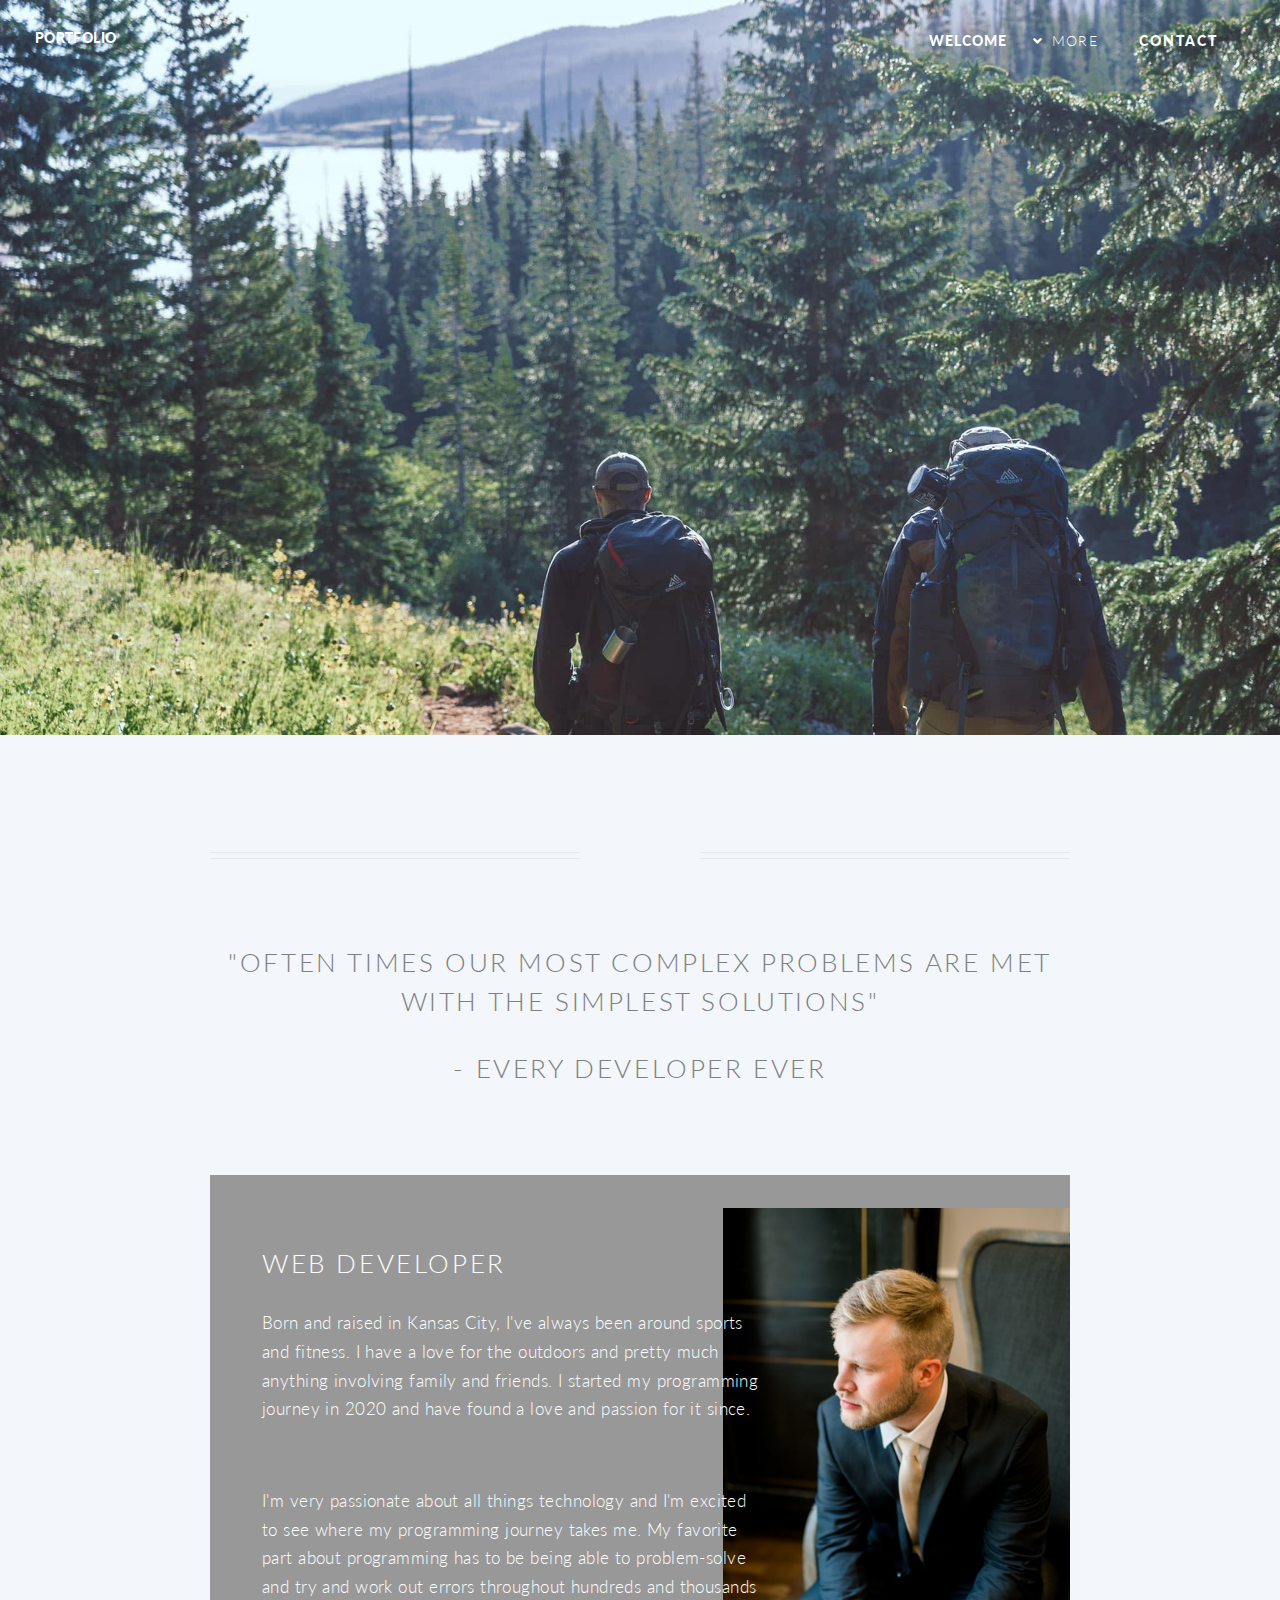
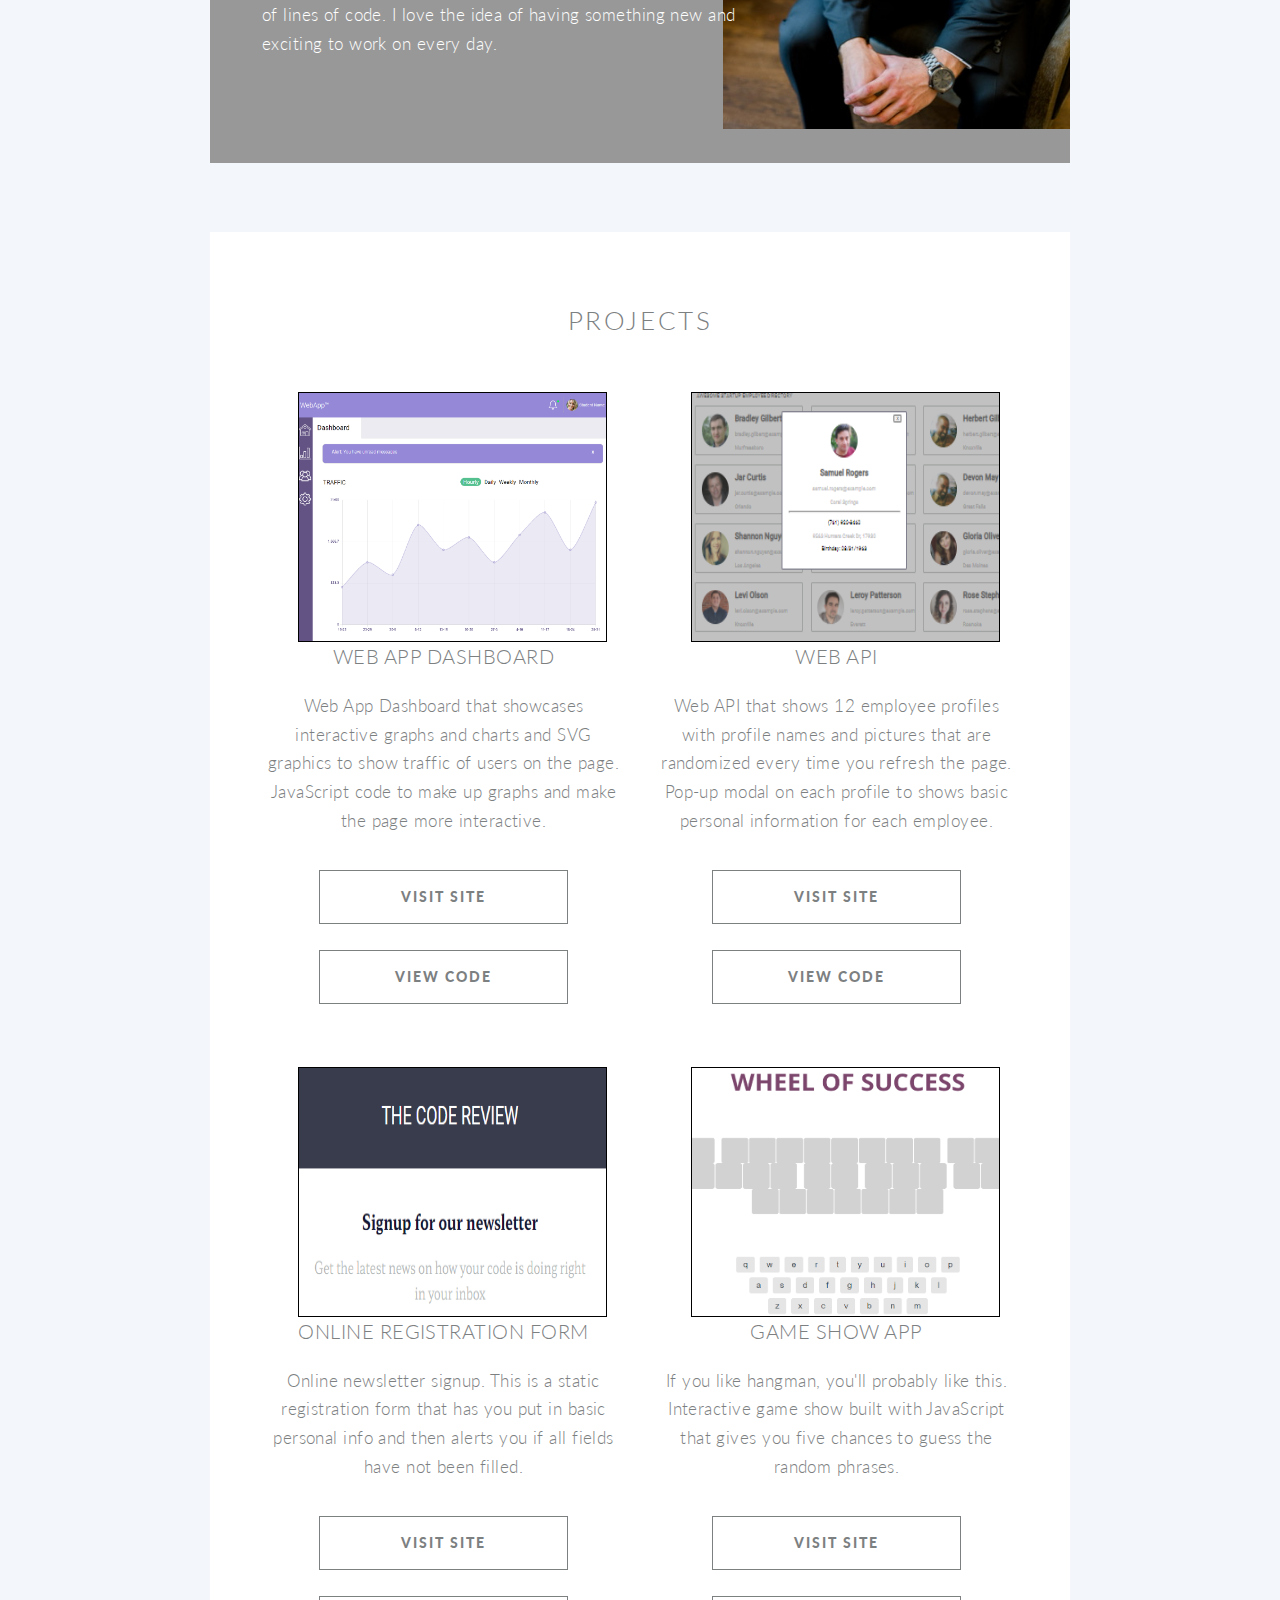
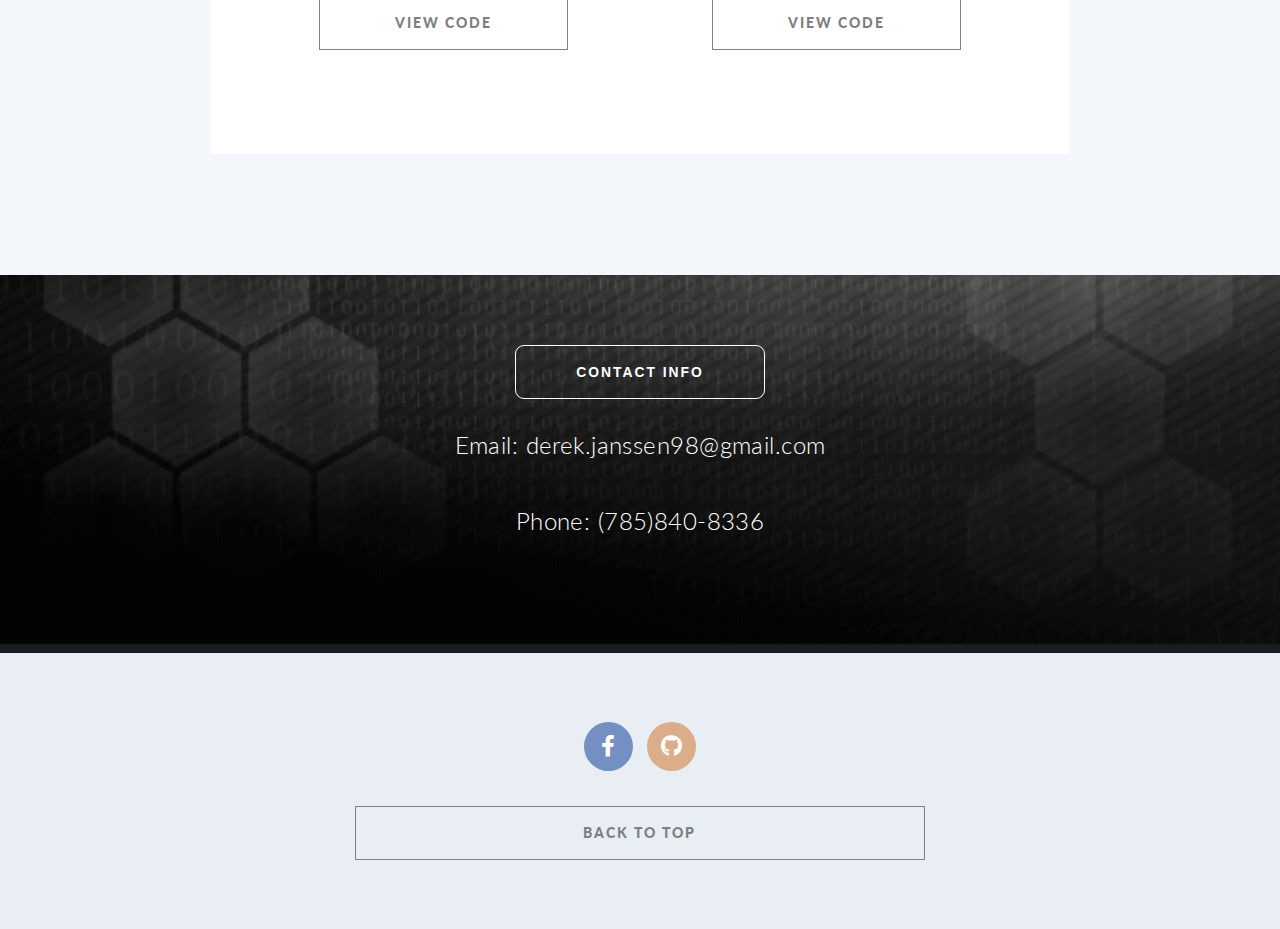
==== commit d7023972: "Update index.html" ====
--- a/index.html
+++ b/index.html
@@ -68,7 +68,7 @@
 									<header>
 										<h2>Web Developer</h2>
 									</header>
-									<p>Born and raised in Kansas City, I've always been around sports and fitness. I have a love for the outdoors and pretty much anthing involving family and friends. I started my programming journey in 2020 and have found a love and passion for it since.</p>
+									<p>Born and raised in Kansas City, I've always been around sports and fitness. I have a love for the outdoors and pretty much anything involving family and friends. I started my programming journey in 2020 and have found a love and passion for it since.</p>
 									<br>
 									<p>I'm very passionate about all things technology and I'm excited to see where my programming journey takes me. My favorite part about programming has to be being able to problem-solve and try and work out errors throughout hundreds and thousands of lines of code. I love the idea of having something new and exciting to work on every day.</p>
 									<footer>
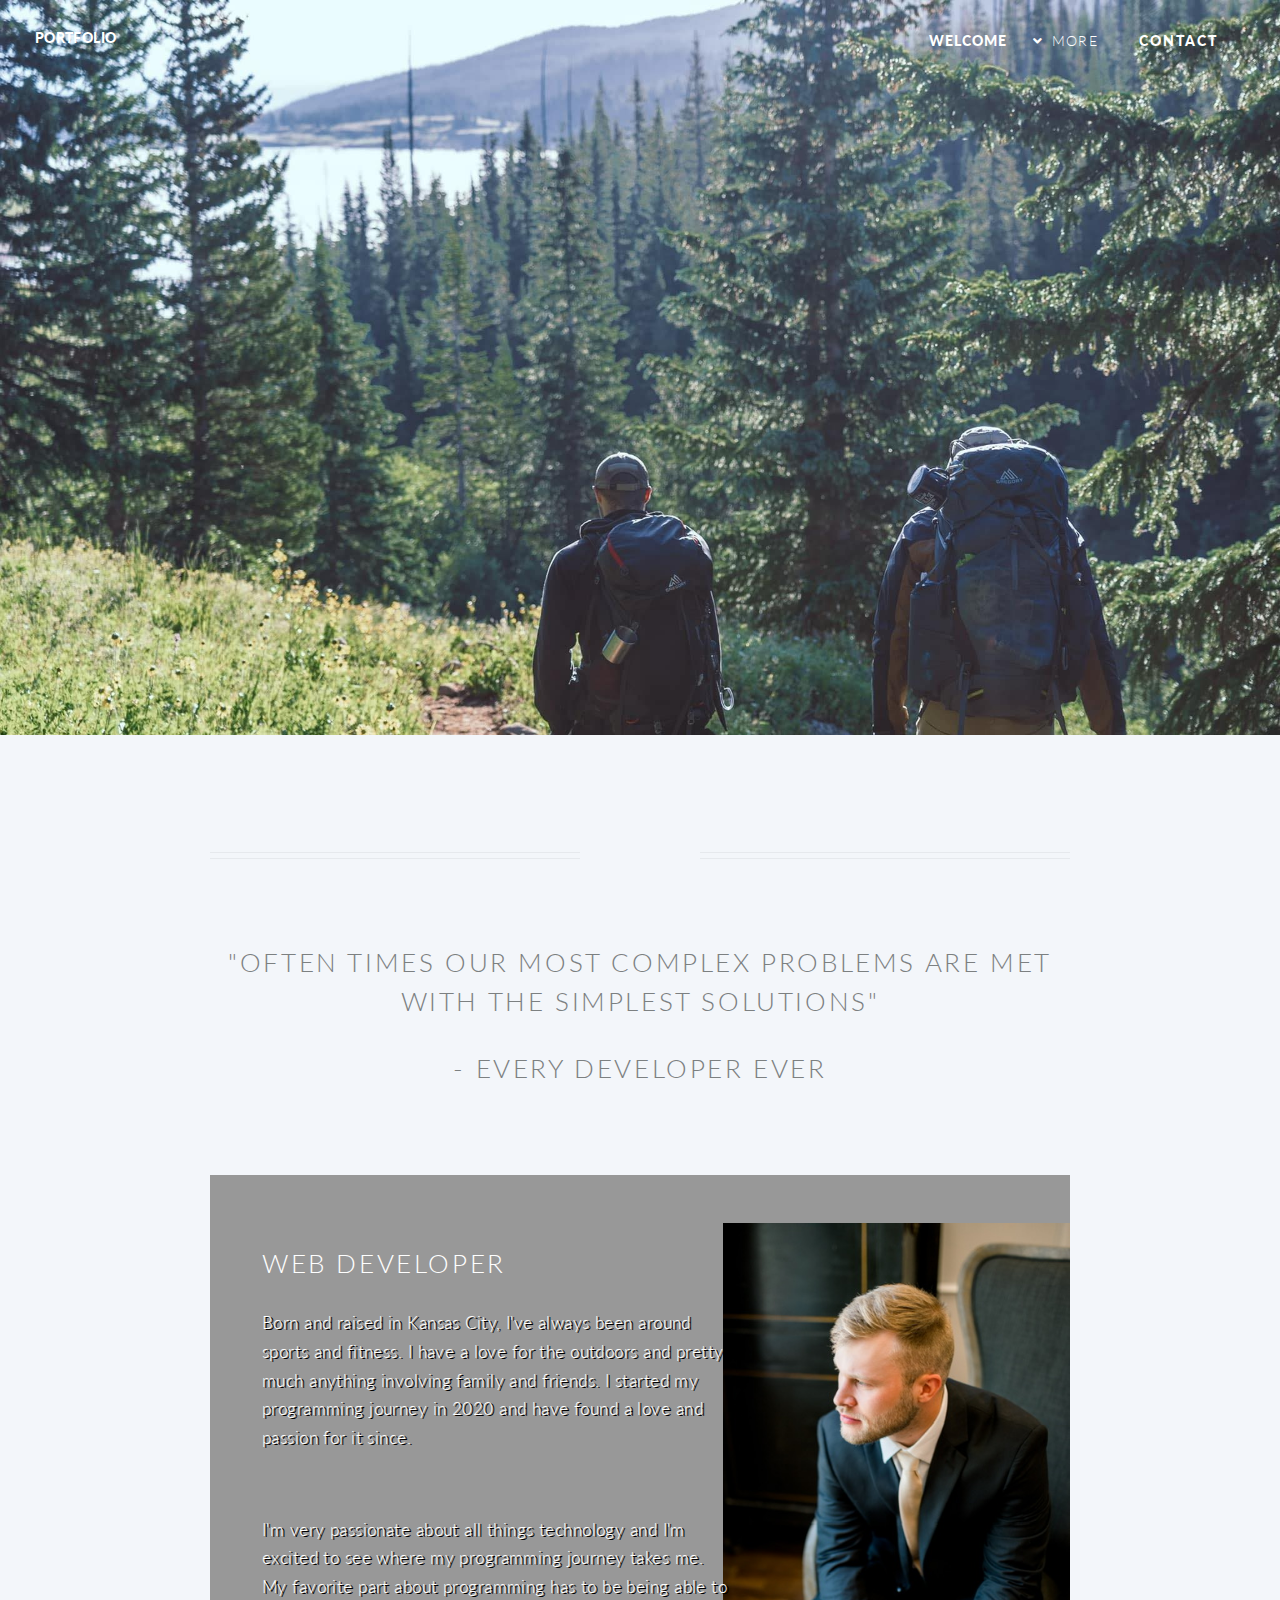
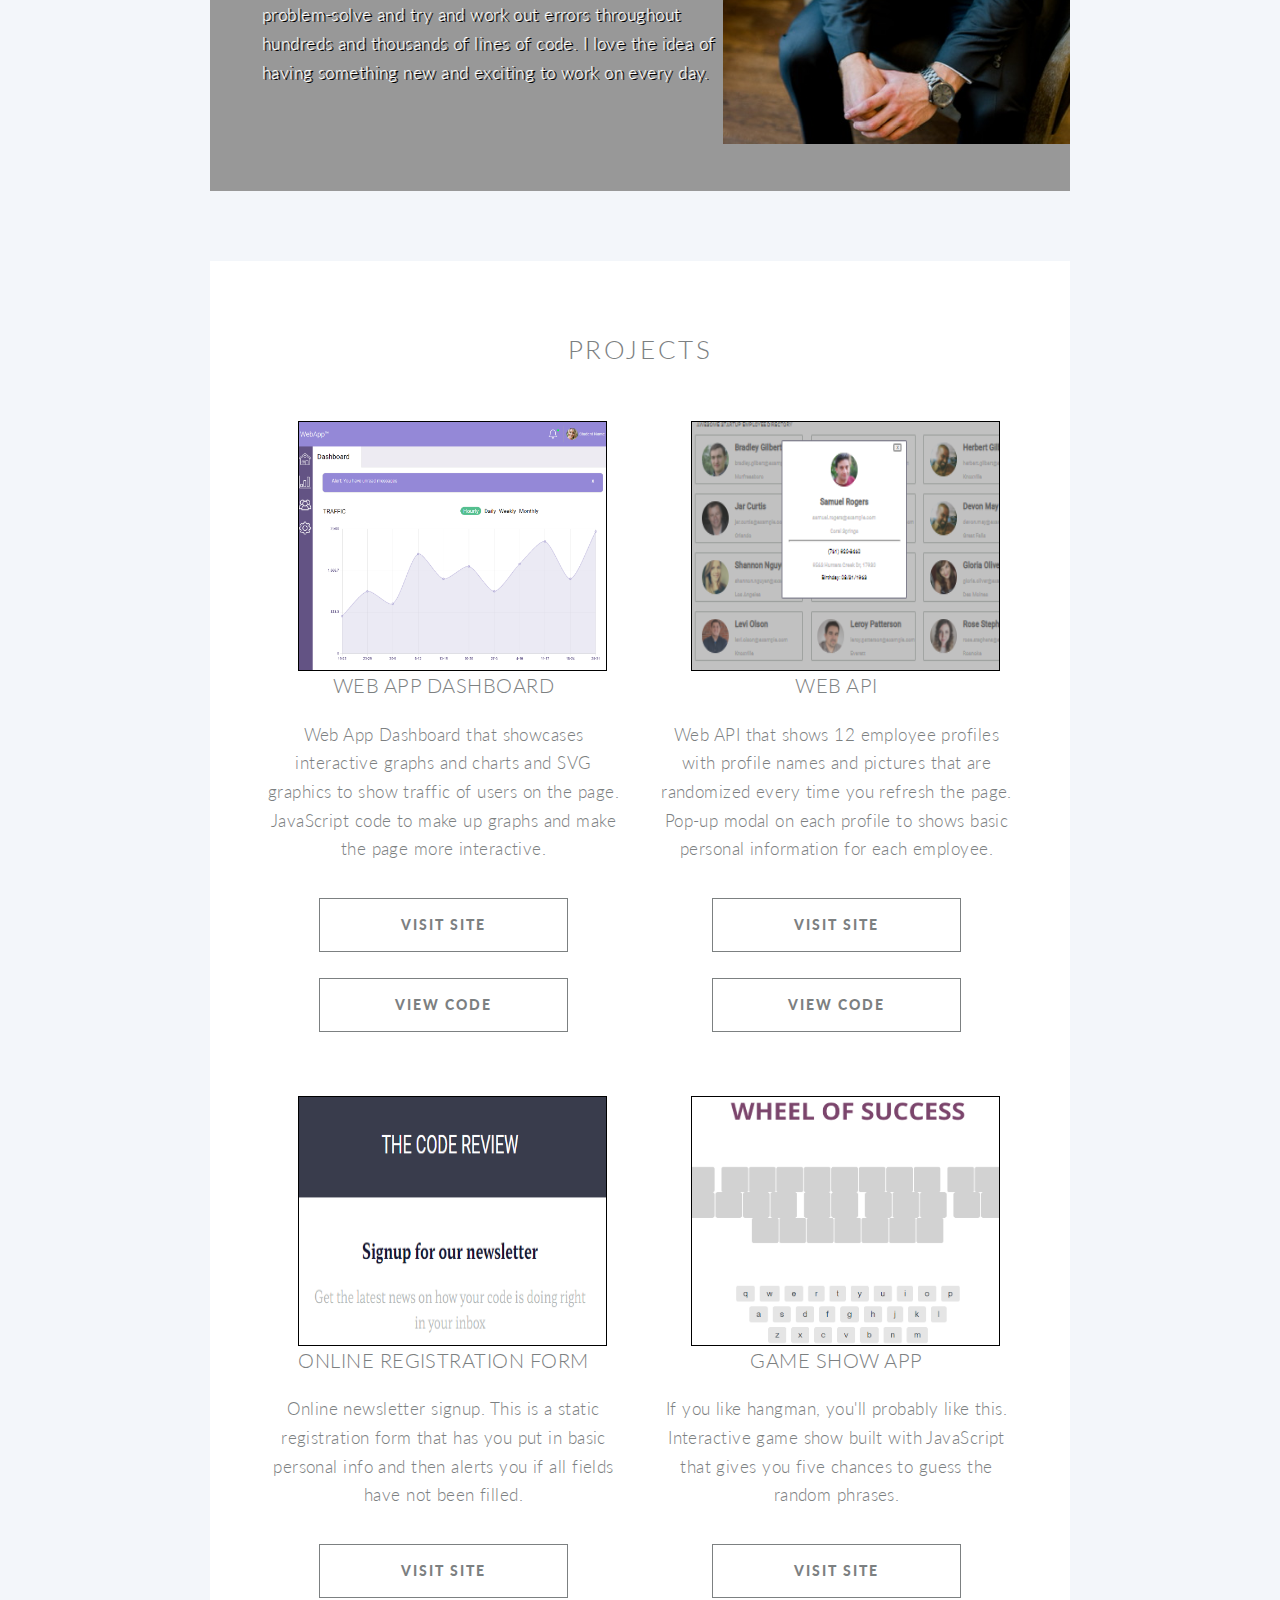
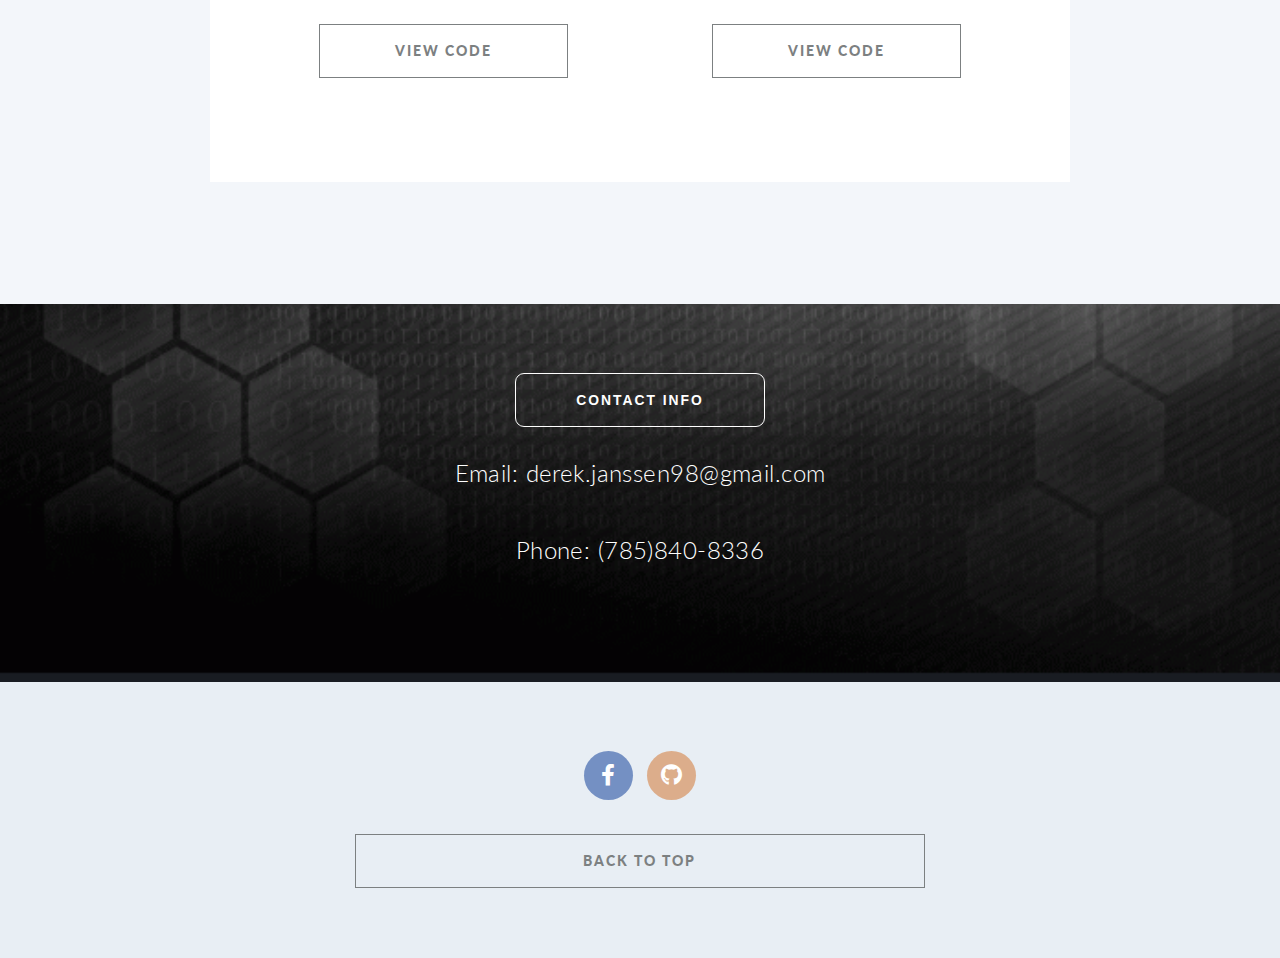
==== commit f610f96c: "Update index.html" ====
--- a/index.html
+++ b/index.html
@@ -68,10 +68,12 @@
 									<header>
 										<h2>Web Developer</h2>
 									</header>
-									<p>Born and raised in Kansas City, I've always been around sports and fitness. I have a love for the outdoors and pretty much anything involving family and friends. I started my programming journey in 2020 and have found a love and passion for it since.</p>
-									<br>
-									<p>I'm very passionate about all things technology and I'm excited to see where my programming journey takes me. My favorite part about programming has to be being able to problem-solve and try and work out errors throughout hundreds and thousands of lines of code. I love the idea of having something new and exciting to work on every day.</p>
-									<footer>
+									<div class="text">
+										<p>Born and raised in Kansas City, I've always been around sports and fitness. I have a love for the outdoors and pretty much anything involving family and friends. I started my programming journey in 2020 and have found a love and passion for it since.</p>
+										<br>
+										<p>I'm very passionate about all things technology and I'm excited to see where my programming journey takes me. My favorite part about programming has to be being able to problem-solve and try and work out errors throughout hundreds and thousands of lines of code. I love the idea of having something new and exciting to work on every day.</p>
+									    </div>
+									  <footer>
 
 									</footer>
 
--- a/assets/css/main.css
+++ b/assets/css/main.css
@@ -27,7 +27,11 @@
 body {
 	line-height: 1;
 }
-
+.text {
+	text-align: left;
+	margin-right: 30px;
+	text-shadow: 2px 1px black;
+}
 ol, ul {
 	list-style: none;
 }
@@ -187,38 +191,6 @@
 		.btn-info {
 			border-radius: 9px;
 		}
-	/*
-
-.button-about {
-	transition: color 0.2s ease-in-out, border-color 0.2s ease-in-out, background-color 0.2s ease-in-out;
-background: none;
-border: solid 1px;
-border-radius: 5px;
-color: inherit;
-cursor: pointer;
-display: inline-block;
-font-size: 0.8em;
-font-weight: 900;
-letter-spacing: 2px;
- min-width: 18em;
-padding: 0 0.75em;
-line-height: 3.75em;
-text-align: center;
-text-decoration: none;
-text-transform: uppercase;
-}*/
-
-/*@media screen and (max-width: 1680px) {
-
-	.container {
-		width: 1200px;
-	}
-
-		.container.medium {
-			width: 900px;
-		}
-
-}*/
 		@media screen and (max-width: 1280px) {
 
 			.container {
@@ -230,30 +202,6 @@
 				}
 
 		}
-
-		/*@media screen and (max-width: 980px) {
-
-			.container {
-				width: 95%;
-			}
-
-				.container.medium {
-					width: 71.25%;
-				}
-
-		}
-
-		/*@media screen and (max-width: 840px) {
-
-			.container {
-				width: 95%;
-			}
-
-				.container.medium {
-					width: 95%;
-				}
-
-		}*/
 
 		@media screen and (max-width: 768px) {
 
@@ -2430,7 +2378,10 @@
 				padding: 4em;
 				background-attachment: scroll;
 			}
-
+			#cta p {
+				font-size: 1.5rem;
+				text-align: center;
+			}
 		/* Footer */
 
 			#footer {
@@ -2509,7 +2460,7 @@
 			padding: 3em;
 		}
 
-}
+}	
 
 /* Narrower */
 
@@ -2990,7 +2941,10 @@
 				background-size: 10em, 10em, auto, cover;
 				padding: 3em 1.5em;
 			}
-
+			#cta p {
+				font-size: 1.1rem;
+				text-align: center;
+			}
 		/* Footer */
 
 			#footer {
@@ -3022,4 +2976,3 @@
 			}
 
 	}
-
